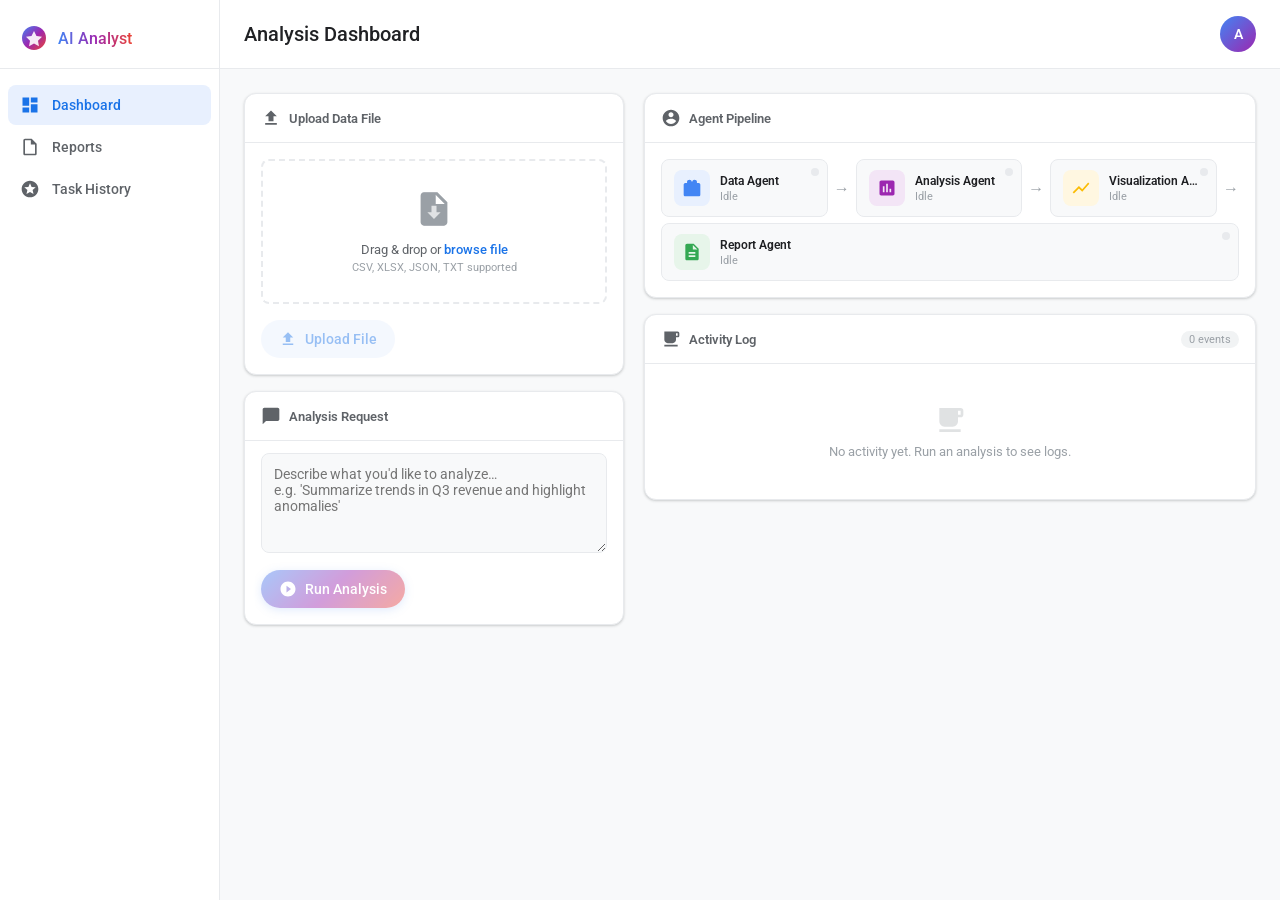
==== frontend/index.html @ e6e28c57 "first commit" ====
<!DOCTYPE html>
<html lang="en">
<head>
    <meta charset="UTF-8">
    <meta name="viewport" content="width=device-width, initial-scale=1.0">
    <title>AI Analyst Dashboard</title>
    <link rel="stylesheet" href="styles.css">
    <link href="https://fonts.googleapis.com/css2?family=Google+Sans:wght@400;500;600&family=Google+Sans+Display:wght@400;500&family=Roboto:wght@300;400;500&display=swap" rel="stylesheet">
</head>
<body>

<div class="app-shell">
    <!-- Sidebar -->
    <aside class="sidebar">
        <div class="sidebar-header">
            <div class="logo">
                <svg width="28" height="28" viewBox="0 0 28 28" fill="none">
                    <path d="M14 2C7.373 2 2 7.373 2 14s5.373 12 12 12 12-5.373 12-12S20.627 2 14 2z" fill="url(#grad1)"/>
                    <path d="M14 7l2.5 5 5.5.8-4 3.9.95 5.5L14 19.5 9.05 22.2 10 16.7 6 12.8l5.5-.8L14 7z" fill="white" opacity="0.9"/>
                    <defs>
                        <linearGradient id="grad1" x1="2" y1="2" x2="26" y2="26" gradientUnits="userSpaceOnUse">
                            <stop offset="0%" stop-color="#4285f4"/>
                            <stop offset="50%" stop-color="#9c27b0"/>
                            <stop offset="100%" stop-color="#ea4335"/>
                        </linearGradient>
                    </defs>
                </svg>
                <span class="logo-text">AI Analyst</span>
            </div>
        </div>

        <nav class="sidebar-nav" >
            <div class="nav-item active" onclick="showSection('dashboard')">
                <svg viewBox="0 0 24 24" width="20" height="20"><path fill="currentColor" d="M3 13h8V3H3v10zm0 8h8v-6H3v6zm10 0h8V11h-8v10zm0-18v6h8V3h-8z"/></svg>
                <span>Dashboard</span>
            </div>
            <div class="nav-item" onclick="showSection('reports')">
                <svg viewBox="0 0 24 24" width="20" height="20"><path fill="currentColor" d="M14 2H6c-1.1 0-2 .9-2 2v16c0 1.1.9 2 2 2h12c1.1 0 2-.9 2-2V8l-6-6zm4 18H6V4h7v5h5v11z"/></svg>
                <span>Reports</span>
            </div>
            <div class="nav-item" onclick="showSection('history')">
                <svg viewBox="0 0 24 24" width="20" height="20"><path fill="currentColor" d="M11.99 2C6.47 2 2 6.48 2 12s4.47 10 9.99 10C17.52 22 22 17.52 22 12S17.52 2 11.99 2zm4.24 16L12 15.45 7.77 18l1.12-4.81-3.73-3.23 4.92-.42L12 5l1.92 4.53 4.92.42-3.73 3.23L16.23 18z"/></svg>
                <span>Task History</span>
            </div>
        </nav>
    </aside>

    <!-- Main Content -->
    <main class="main-content">
        <!-- Top Bar -->
        <header class="topbar">
            <h1 class="page-title">Analysis Dashboard</h1>
            <div class="topbar-actions">
                <div class="avatar">A</div>
            </div>
        </header>

        <div id="dashboardSection">
        <!-- Content Grid -->
        <div class="content-grid">

            <!-- Left column: Upload + Task -->
            <div class="left-col">

                <!-- Upload Card -->
                <div class="card upload-card" id="uploadCard">
                    <div class="card-header">
                        <svg viewBox="0 0 24 24" width="20" height="20"><path fill="currentColor" d="M9 16h6v-6h4l-7-7-7 7h4zm-4 2h14v2H5z"/></svg>
                        <span>Upload Data File</span>
                    </div>
                    <div class="drop-zone" id="dropZone">
                        <input type="file" id="fileInput" accept=".csv,.xlsx,.json,.txt" hidden>
                        <div class="drop-icon">
                            <svg viewBox="0 0 24 24" width="40" height="40"><path fill="currentColor" d="M14 2H6c-1.1 0-2 .9-2 2v16c0 1.1.9 2 2 2h12c1.1 0 2-.9 2-2V8l-6-6zm-1 7V3.5L18.5 9H13z" opacity="0.3"/><path fill="currentColor" d="M14 2H6c-1.1 0-2 .9-2 2v16c0 1.1.9 2 2 2h12c1.1 0 2-.9 2-2V8l-6-6zm-1 7V3.5L18.5 9H13zM12 18l-4-4h2.5v-4h3v4H16l-4 4z"/></svg>
                        </div>
                        <p class="drop-text">Drag & drop or <span class="drop-link" onclick="document.getElementById('fileInput').click()">browse file</span></p>
                        <p class="drop-hint">CSV, XLSX, JSON, TXT supported</p>
                        <div class="file-selected" id="fileSelected" style="display:none">
                            <svg viewBox="0 0 24 24" width="16" height="16"><path fill="#34a853" d="M9 16.17L4.83 12l-1.42 1.41L9 19 21 7l-1.41-1.41z"/></svg>
                            <span id="fileName"></span>
                        </div>
                    </div>
                    <button type="button" class="btn btn-primary" id="uploadBtn" onclick="uploadFile()" disabled>
                        <svg viewBox="0 0 24 24" width="18" height="18"><path fill="currentColor" d="M9 16h6v-6h4l-7-7-7 7h4zm-4 2h14v2H5z"/></svg>
                        Upload File
                    </button>
                </div>

                <!-- Task Card -->
                <div class="card task-card">
                    <div class="card-header">
                        <svg viewBox="0 0 24 24" width="20" height="20"><path fill="currentColor" d="M20 2H4c-1.1 0-2 .9-2 2v18l4-4h14c1.1 0 2-.9 2-2V4c0-1.1-.9-2-2-2z"/></svg>
                        <span>Analysis Request</span>
                    </div>
                    <div class="textarea-wrapper">
                        <textarea id="taskInput" placeholder="Describe what you'd like to analyze…&#10;e.g. 'Summarize trends in Q3 revenue and highlight anomalies'" rows="4"></textarea>
                    </div>
                    <button type="button" class="btn btn-gemini" id="runBtn" onclick="createTask()" disabled>
                        <svg viewBox="0 0 24 24" width="18" height="18"><path fill="currentColor" d="M12 2C6.48 2 2 6.48 2 12s4.48 10 10 10 10-4.48 10-10S17.52 2 12 2zm-2 14.5v-9l6 4.5-6 4.5z"/></svg>
                        Run Analysis
                    </button>
                </div>
            </div>

            <!-- Right column: Agents + Logs + Result -->
            <div class="right-col">

                <!-- Agents Card -->
                <div class="card agents-card">
                    <div class="card-header">
                        <svg viewBox="0 0 24 24" width="20" height="20"><path fill="currentColor" d="M12 2C6.48 2 2 6.48 2 12s4.48 10 10 10 10-4.48 10-10S17.52 2 12 2zm0 3c1.66 0 3 1.34 3 3s-1.34 3-3 3-3-1.34-3-3 1.34-3 3-3zm0 14.2c-2.5 0-4.71-1.28-6-3.22.03-1.99 4-3.08 6-3.08 1.99 0 5.97 1.09 6 3.08-1.29 1.94-3.5 3.22-6 3.22z"/></svg>
                        <span>Agent Pipeline</span>
                    </div>
                    <div class="agents-pipeline">
                        <div class="agent-node" id="agent-Data">
                            <div class="agent-icon" style="--color: #4285f4">
                                <svg viewBox="0 0 24 24" width="20" height="20"><path fill="currentColor" d="M20 6h-2.18c.07-.44.18-.86.18-1.3C18 2.99 16.54 2 15 2c-.88 0-1.6.4-2.1 1.05L12 4.77l-.9-1.72C10.6 2.4 9.88 2 9 2 7.46 2 6 2.99 6 4.7c0 .44.11.86.18 1.3H4C2.9 6 2 6.9 2 8v12c0 1.1.9 2 2 2h16c1.1 0 2-.9 2-2V8c0-1.1-.9-2-2-2z"/></svg>
                            </div>
                            <div class="agent-info">
                                <span class="agent-name">Data Agent</span>
                                <span class="agent-status-text" id="status-Data">Idle</span>
                            </div>
                            <div class="agent-badge" id="badge-Data"></div>
                        </div>
                        <div class="pipeline-arrow">→</div>
                        <div class="agent-node" id="agent-Analysis">
                            <div class="agent-icon" style="--color: #9c27b0">
                                <svg viewBox="0 0 24 24" width="20" height="20"><path fill="currentColor" d="M19 3H5c-1.1 0-2 .9-2 2v14c0 1.1.9 2 2 2h14c1.1 0 2-.9 2-2V5c0-1.1-.9-2-2-2zM9 17H7v-7h2v7zm4 0h-2V7h2v10zm4 0h-2v-4h2v4z"/></svg>
                            </div>
                            <div class="agent-info">
                                <span class="agent-name">Analysis Agent</span>
                                <span class="agent-status-text" id="status-Analysis">Idle</span>
                            </div>
                            <div class="agent-badge" id="badge-Analysis"></div>
                        </div>
                        <div class="pipeline-arrow">→</div>
                        <div class="agent-node" id="agent-Visualization">
                            <div class="agent-icon" style="--color: #fbbc04">
                                <svg viewBox="0 0 24 24" width="20" height="20"><path fill="currentColor" d="M3.5 18.49l6-6.01 4 4L22 6.92l-1.41-1.41-7.09 7.97-4-4L2 16.99z"/></svg>
                            </div>
                            <div class="agent-info">
                                <span class="agent-name">Visualization Agent</span>
                                <span class="agent-status-text" id="status-Visualization">Idle</span>
                            </div>
                            <div class="agent-badge" id="badge-Visualization"></div>
                        </div>
                        <div class="pipeline-arrow">→</div>
                        <div class="agent-node" id="agent-Report">
                            <div class="agent-icon" style="--color: #34a853">
                                <svg viewBox="0 0 24 24" width="20" height="20"><path fill="currentColor" d="M14 2H6c-1.1 0-2 .9-2 2v16c0 1.1.9 2 2 2h12c1.1 0 2-.9 2-2V8l-6-6zm2 16H8v-2h8v2zm0-4H8v-2h8v2zm-3-5V3.5L18.5 9H13z"/></svg>
                            </div>
                            <div class="agent-info">
                                <span class="agent-name">Report Agent</span>
                                <span class="agent-status-text" id="status-Report">Idle</span>
                            </div>
                            <div class="agent-badge" id="badge-Report"></div>
                        </div>
                    </div>
                </div>

                <!-- Logs Card -->
                <div class="card logs-card">
                    <div class="card-header">
                        <svg viewBox="0 0 24 24" width="20" height="20"><path fill="currentColor" d="M20 3H4v10c0 2.21 1.79 4 4 4h6c2.21 0 4-1.79 4-4v-3h2c1.11 0 2-.89 2-2V5c0-1.11-.89-2-2-2zm0 5h-2V5h2v3zM4 19h16v2H4z"/></svg>
                        <span>Activity Log</span>
                        <span class="log-count" id="logCount">0 events</span>
                    </div>
                    <div class="logs-container" id="logs">
                        <div class="logs-empty">
                            <svg viewBox="0 0 24 24" width="32" height="32" opacity="0.3"><path fill="currentColor" d="M20 3H4v10c0 2.21 1.79 4 4 4h6c2.21 0 4-1.79 4-4v-3h2c1.11 0 2-.89 2-2V5c0-1.11-.89-2-2-2zm0 5h-2V5h2v3zM4 19h16v2H4z"/></svg>
                            <p>No activity yet. Run an analysis to see logs.</p>
                        </div>
                    </div>
                </div>

                <!-- Result Card -->
                <div class="card result-card" id="resultCard" style="display:none">
                    <div class="card-header">
                        <svg viewBox="0 0 24 24" width="20" height="20"><path fill="currentColor" d="M9 16.17L4.83 12l-1.42 1.41L9 19 21 7l-1.41-1.41z"/></svg>
                        <span>Analysis Result</span>
                    </div>
                    <div class="result-content" id="result"></div>
                </div>

            </div>
        </div>
        </div>
        <div id="reportsSection" style="display:none"></div>
        <div id="historySection" style="display:none"></div>
    </main>
</div>

<!-- Loading Overlay -->
<div id="loadingOverlay" class="loading-overlay">

    <div class="loading-box">

        <div class="loading-spinner"></div>

        <div class="loading-title" id="loadingTitle">
            Processing...
        </div>

        <div class="loading-subtitle">
            Please wait while the AI pipeline executes
        </div>

    </div>

</div>

<!-- Toast Container -->
<div id="toastContainer"></div>

<script src="toast.js"></script>
<script src="loading.js"></script>
<script src="app.js"></script>


</body>
</html>
---- frontend/styles.css ----
/* ── Reset & base ── */
*, *::before, *::after { box-sizing: border-box; margin: 0; padding: 0; }

:root {
    --bg: #f8f9fa;
    --surface: #ffffff;
    --surface-hover: #f1f3f4;
    --border: #e8eaed;
    --text-primary: #202124;
    --text-secondary: #5f6368;
    --text-tertiary: #9aa0a6;
    --blue: #1a73e8;
    --blue-light: #e8f0fe;
    --green: #34a853;
    --green-light: #e6f4ea;
    --yellow: #fbbc04;
    --yellow-light: #fef9e7;
    --red: #ea4335;
    --purple: #9c27b0;
    --sidebar-w: 220px;
    --radius: 12px;
    --radius-sm: 8px;
    --shadow: 0 1px 3px rgba(60,64,67,.15), 0 1px 2px rgba(60,64,67,.1);
    --shadow-md: 0 2px 6px rgba(60,64,67,.15), 0 1px 4px rgba(60,64,67,.1);
    --font: 'Google Sans', 'Roboto', sans-serif;
}

body {
    font-family: var(--font);
    background: var(--bg);
    color: var(--text-primary);
    min-height: 100vh;
    font-size: 14px;
}

/* ── App Shell ── */
.app-shell {
    display: flex;
    min-height: 100vh;
}

/* ── Sidebar ── */
.sidebar {
    width: var(--sidebar-w);
    background: var(--surface);
    border-right: 1px solid var(--border);
    display: flex;
    flex-direction: column;
    position: fixed;
    top: 0; left: 0; bottom: 0;
    z-index: 10;
}

.sidebar-header {
    padding: 16px 16px 8px;
    border-bottom: 1px solid var(--border);
}

.logo {
    display: flex;
    align-items: center;
    gap: 10px;
    padding: 8px 4px;
}

.logo-text {
    font-family: 'Google Sans Display', var(--font);
    font-size: 16px;
    font-weight: 500;
    background: linear-gradient(90deg, #4285f4, #9c27b0, #ea4335);
    -webkit-background-clip: text;
    -webkit-text-fill-color: transparent;
    background-clip: text;
}

.sidebar-nav {
    padding: 8px;
    display: flex;
    flex-direction: column;
    gap: 2px;
    margin-top: 8px;
}

.nav-item {
    display: flex;
    align-items: center;
    gap: 12px;
    padding: 10px 12px;
    border-radius: var(--radius-sm);
    cursor: pointer;
    color: var(--text-secondary);
    font-size: 14px;
    font-weight: 500;
    transition: background .15s, color .15s;
}

.nav-item:hover {
    background: var(--surface-hover);
    color: var(--text-primary);
}

.nav-item.active {
    background: var(--blue-light);
    color: var(--blue);
}

/* ── Main ── */
.main-content {
    margin-left: var(--sidebar-w);
    flex: 1;
    display: flex;
    flex-direction: column;
    min-height: 100vh;
}

/* ── Topbar ── */
.topbar {
    display: flex;
    align-items: center;
    justify-content: space-between;
    padding: 16px 24px;
    background: var(--surface);
    border-bottom: 1px solid var(--border);
    position: sticky;
    top: 0;
    z-index: 5;
}

.page-title {
    font-family: 'Google Sans Display', var(--font);
    font-size: 20px;
    font-weight: 500;
    color: var(--text-primary);
}

.avatar {
    width: 36px; height: 36px;
    border-radius: 50%;
    background: linear-gradient(135deg, #4285f4, #9c27b0);
    color: white;
    display: flex;
    align-items: center;
    justify-content: center;
    font-weight: 600;
    font-size: 14px;
    cursor: pointer;
}

/* ── Content Grid ── */
.content-grid {
    display: grid;
    grid-template-columns: 380px 1fr;
    gap: 20px;
    padding: 24px;
    align-items: start;
}

.left-col, .right-col {
    display: flex;
    flex-direction: column;
    gap: 16px;
}

/* ── Cards ── */
.card {
    background: var(--surface);
    border: 1px solid var(--border);
    border-radius: var(--radius);
    box-shadow: var(--shadow);
    padding: 0;
    overflow: hidden;
    animation: fadeUp .3s ease;
}

@keyframes fadeUp {
    from { opacity: 0; transform: translateY(8px); }
    to   { opacity: 1; transform: translateY(0); }
}

.card-header {
    display: flex;
    align-items: center;
    gap: 8px;
    padding: 14px 16px;
    border-bottom: 1px solid var(--border);
    font-size: 13px;
    font-weight: 600;
    color: var(--text-secondary);
}

.card-header svg { color: var(--text-secondary); flex-shrink: 0; }

/* ── Upload Card ── */
.drop-zone {
    margin: 16px;
    border: 2px dashed var(--border);
    border-radius: var(--radius-sm);
    padding: 28px 16px;
    text-align: center;
    cursor: pointer;
    transition: border-color .2s, background .2s;
}

.drop-zone:hover, .drop-zone.drag-over {
    border-color: var(--blue);
    background: var(--blue-light);
}

.drop-icon { color: var(--text-tertiary); margin-bottom: 10px; }
.drop-text { font-size: 13px; color: var(--text-secondary); margin-bottom: 4px; }
.drop-link { color: var(--blue); cursor: pointer; font-weight: 500; }
.drop-link:hover { text-decoration: underline; }
.drop-hint { font-size: 11px; color: var(--text-tertiary); }

.file-selected {
    display: flex;
    align-items: center;
    justify-content: center;
    gap: 6px;
    margin-top: 10px;
    font-size: 13px;
    color: var(--green);
    font-weight: 500;
}

/* ── Task Card ── */
.textarea-wrapper {
    padding: 12px 16px 0;
}

.textarea-wrapper textarea {
    width: 100%;
    resize: vertical;
    border: 1px solid var(--border);
    border-radius: var(--radius-sm);
    padding: 12px;
    font-family: var(--font);
    font-size: 14px;
    color: var(--text-primary);
    outline: none;
    transition: border-color .2s, box-shadow .2s;
    min-height: 100px;
    background: var(--bg);
}

.textarea-wrapper textarea:focus {
    border-color: var(--blue);
    box-shadow: 0 0 0 3px rgba(26,115,232,.12);
    background: white;
}

/* ── Buttons ── */
.btn {
    display: flex;
    align-items: center;
    gap: 8px;
    padding: 10px 18px;
    border: none;
    border-radius: 20px;
    font-family: var(--font);
    font-size: 14px;
    font-weight: 500;
    cursor: pointer;
    transition: all .2s;
    margin: 14px 16px 16px;
}

.btn:disabled {
    opacity: 0.45;
    cursor: not-allowed;
}

.btn-primary {
    background: var(--blue-light);
    color: var(--blue);
}
.btn-primary:not(:disabled):hover {
    background: #d2e3fc;
    box-shadow: var(--shadow);
}

.btn-gemini {
    background: linear-gradient(135deg, #4285f4 0%, #9c27b0 50%, #ea4335 100%);
    color: white;
    box-shadow: 0 2px 8px rgba(66,133,244,.35);
}
.btn-gemini:not(:disabled):hover {
    transform: translateY(-1px);
    box-shadow: 0 4px 14px rgba(66,133,244,.45);
}
.btn-gemini:not(:disabled):active { transform: translateY(0); }

.btn-download {
    display:inline-block;
    padding:8px 14px;
    background:#34a853;
    color:white;
    border-radius:6px;
    text-decoration:none;
    margin-right:10px;
}

.btn-download.ppt {
    background:#1a73e8;
}

/* ── Agents Pipeline ── */
.agents-pipeline {
    display: flex;
    align-items: center;
    gap: 6px;
    padding: 16px;
    flex-wrap: wrap;
}

.pipeline-arrow {
    color: var(--text-tertiary);
    font-size: 16px;
    flex-shrink: 0;
}

.agent-node {
    display: flex;
    align-items: center;
    gap: 10px;
    flex: 1;
    min-width: 130px;
    padding: 10px 12px;
    border: 1px solid var(--border);
    border-radius: var(--radius-sm);
    background: var(--bg);
    position: relative;
    transition: all .25s;
}

.agent-icon {
    width: 36px; height: 36px;
    border-radius: 8px;
    background: color-mix(in srgb, var(--color) 12%, white);
    color: var(--color);
    display: flex;
    align-items: center;
    justify-content: center;
    flex-shrink: 0;
}

.agent-info { display: flex; flex-direction: column; gap: 2px; min-width: 0; }
.agent-name { font-size: 12px; font-weight: 600; color: var(--text-primary); white-space: nowrap; overflow: hidden; text-overflow: ellipsis; }
.agent-status-text { font-size: 11px; color: var(--text-tertiary); }

.agent-badge {
    width: 8px; height: 8px;
    border-radius: 50%;
    background: var(--border);
    position: absolute;
    top: 8px; right: 8px;
    transition: all .25s;
}

/* Agent states */
.agent-node.running {
    border-color: #4285f4;
    background: var(--blue-light);
    overflow: hidden;
}
.agent-node.running::before {
    content: "";

    position: absolute;

    top: 0;
    left: -100%;

    width: 100%;
    height: 100%;

    background: linear-gradient(
        90deg,
        transparent,
        rgba(255,255,255,.45),
        transparent
    );

    animation: thinkingGlow 1.6s linear infinite;
}
.agent-node.running .agent-badge {
    background: #4285f4;
    box-shadow: 0 0 0 3px rgba(66,133,244,.25);
    animation: pulseBadge 1.2s ease-in-out infinite;
}
.agent-node.running .agent-status-text { color: var(--blue); }

.agent-node.completed {
    border-color: #34a853;
    background: var(--green-light);
}
.agent-node.completed .agent-badge { background: var(--green); }
.agent-node.completed .agent-status-text { color: var(--green); }

.agent-node.error {
    border-color: var(--red);
    background: #fce8e6;
}
.agent-node.error .agent-badge { background: var(--red); }

@keyframes pulseBadge {
    0%, 100% { transform: scale(1); opacity: 1; }
    50% { transform: scale(1.4); opacity: .7; }
}
@keyframes thinkingGlow {

    from {
        left: -100%;
    }

    to {
        left: 100%;
    }
}

/* ── Logs ── */
.log-count {
    margin-left: auto;
    font-size: 11px;
    font-weight: 400;
    color: var(--text-tertiary);
    background: var(--surface-hover);
    padding: 2px 8px;
    border-radius: 10px;
}

.logs-container {
    padding: 8px;
    max-height: 260px;
    overflow-y: auto;
    display: flex;
    flex-direction: column;
    gap: 2px;
}

.logs-empty {
    display: flex;
    flex-direction: column;
    align-items: center;
    gap: 8px;
    padding: 32px 16px;
    color: var(--text-tertiary);
    font-size: 13px;
    text-align: center;
}

.log-entry {
    display: flex;
    align-items: flex-start;
    gap: 8px;
    padding: 7px 10px;
    border-radius: 6px;
    font-size: 12.5px;
    color: var(--text-secondary);
    animation: slideIn .2s ease;
    transition: background .15s;
}

.log-entry:hover { background: var(--surface-hover); }

@keyframes slideIn {
    from { opacity: 0; transform: translateX(-6px); }
    to   { opacity: 1; transform: translateX(0); }
}

.log-dot {
    width: 7px; height: 7px;
    border-radius: 50%;
    flex-shrink: 0;
    margin-top: 4px;
}

.log-agent-tag {
    font-weight: 600;
    font-size: 11px;
    padding: 1px 6px;
    border-radius: 4px;
    white-space: nowrap;
    flex-shrink: 0;
}

.log-msg { flex: 1; line-height: 1.4; }

.log-time {
    font-size: 10.5px;
    color: var(--text-tertiary);
    flex-shrink: 0;
    white-space: nowrap;
}

/* Agent tag colors */
.tag-Data { background: #e8f0fe; color: #1a73e8; }
.tag-Analysis { background: #f3e5f5; color: #7b1fa2; }
.tag-Visualization { background: #fff8e1; color: #f57f17; }
.tag-Report { background: #e6f4ea; color: #1e8e3e; }

/* ── Result Card ── */
.result-content {
    padding: 16px;
    font-size: 14px;
    line-height: 1.7;
    color: var(--text-primary);
    white-space: pre-wrap;
    max-height: 400px;
    overflow-y: auto;
}

/* ── Reports ── */

.section-header {
    padding: 24px 24px 12px;
}

.section-header h2 {
    font-size: 22px;
    font-weight: 600;
}

.report-card {
    background: white;
    border: 1px solid var(--border);
    border-radius: 12px;
    padding: 18px;
    margin: 16px 24px;
    display: flex;
    justify-content: space-between;
    align-items: center;
    box-shadow: var(--shadow);
}

.report-title {
    font-size: 15px;
    font-weight: 600;
    margin-bottom: 4px;
}

.report-status {
    font-size: 13px;
    color: var(--green);
}

.report-actions {
    display: flex;
    gap: 10px;
}

.empty-state {
    padding: 40px;
    text-align: center;
    color: var(--text-tertiary);
}

/* ── Task History ── */

.history-card {
    background: white;
    border: 1px solid var(--border);
    border-radius: 14px;

    padding: 18px;

    margin: 18px 24px;

    box-shadow: var(--shadow);

    transition:
        transform .18s ease,
        box-shadow .18s ease;
}

.history-card:hover {
    transform: translateY(-2px);

    box-shadow: var(--shadow-md);
}

.history-top {
    display: flex;

    justify-content: space-between;

    align-items: flex-start;

    gap: 20px;

    margin-bottom: 16px;
}

.history-title {
    font-size: 16px;

    font-weight: 600;

    margin-bottom: 6px;

    color: var(--text-primary);
}

.history-input {
    font-size: 13px;

    line-height: 1.5;

    color: var(--text-secondary);

    max-width: 700px;

    word-break: break-word;
}

.history-status {
    padding: 6px 12px;

    border-radius: 20px;

    font-size: 12px;

    font-weight: 600;

    text-transform: capitalize;

    flex-shrink: 0;
}

.status-completed {
    background: #e6f4ea;

    color: #1e8e3e;
}

.status-running {
    background: #e8f0fe;

    color: #1a73e8;
}

.status-error {
    background: #fce8e6;

    color: #d93025;
}

.status-pending {
    background: #f1f3f4;

    color: #5f6368;
}

.history-actions {
    display: flex;

    gap: 10px;

    flex-wrap: wrap;
}

.history-btn {
    border: none;

    background: #f1f3f4;

    color: var(--text-primary);

    padding: 8px 14px;

    border-radius: 10px;

    font-size: 13px;

    font-weight: 500;

    cursor: pointer;

    text-decoration: none;

    transition: all .18s ease;
}

.history-btn:hover {
    background: #e0e3e7;
}

.history-btn.download {
    background: #e6f4ea;

    color: #1e8e3e;
}

.history-btn.download:hover {
    background: #ceead6;
}

.history-btn.ppt {
    background: #e8f0fe;

    color: #1a73e8;
}

.history-btn.ppt:hover {
    background: #d2e3fc;
}

/* ── Live Streaming Logs ── */

.live-log {
    opacity: 0;
    transform: translateY(6px);
    animation: liveLogAppear .35s ease forwards;
}

@keyframes liveLogAppear {

    to {
        opacity: 1;
        transform: translateY(0);
    }
}

.typing-text::after {
    content: "|";
    animation: blinkCursor 1s infinite;
    margin-left: 1px;
    color: var(--text-tertiary);
}

@keyframes blinkCursor {

    0%, 50% {
        opacity: 1;
    }

    51%, 100% {
        opacity: 0;
    }
}

/* ── Toast Notifications ── */

#toastContainer {
    position: fixed;

    top: 20px;
    right: 20px;

    z-index: 9999;

    display: flex;
    flex-direction: column;

    gap: 12px;
}

.toast {
    min-width: 280px;

    max-width: 420px;

    display: flex;
    align-items: center;

    gap: 12px;

    padding: 14px 16px;

    border-radius: 14px;

    background: white;

    border: 1px solid var(--border);

    box-shadow: 0 10px 24px rgba(0,0,0,.08);

    transform: translateX(120%);
    opacity: 0;

    transition:
        transform .3s ease,
        opacity .3s ease;
}

.toast-show {
    transform: translateX(0);
    opacity: 1;
}

.toast-icon {
    width: 28px;
    height: 28px;

    border-radius: 50%;

    display: flex;
    align-items: center;
    justify-content: center;

    font-size: 14px;
    font-weight: 700;

    flex-shrink: 0;
}

.toast-message {
    font-size: 13px;
    line-height: 1.4;

    color: var(--text-primary);
}

/* Success */

.toast-success {
    border-left: 5px solid #34a853;
}

.toast-success .toast-icon {
    background: #e6f4ea;
    color: #1e8e3e;
}

/* Error */

.toast-error {
    border-left: 5px solid #ea4335;
}

.toast-error .toast-icon {
    background: #fce8e6;
    color: #d93025;
}

/* Info */

.toast-info {
    border-left: 5px solid #1a73e8;
}

.toast-info .toast-icon {
    background: #e8f0fe;
    color: #1a73e8;
}

/* Warning */

.toast-warning {
    border-left: 5px solid #fbbc04;
}

.toast-warning .toast-icon {
    background: #fff8e1;
    color: #f57f17;
}


/* ── Loading Overlay ── */

.loading-overlay {

    position: fixed;

    inset: 0;

    background: rgba(255,255,255,.72);

    backdrop-filter: blur(8px);

    z-index: 9998;

    display: flex;

    align-items: center;
    justify-content: center;

    opacity: 0;
    visibility: hidden;

    transition:
        opacity .25s ease,
        visibility .25s ease;
}

.loading-visible {

    opacity: 1;
    visibility: visible;
}

.loading-box {

    width: 340px;

    background: white;

    border: 1px solid var(--border);

    border-radius: 22px;

    padding: 34px 30px;

    box-shadow:
        0 20px 60px rgba(0,0,0,.12);

    display: flex;

    flex-direction: column;

    align-items: center;

    text-align: center;
}

.loading-spinner {

    width: 54px;
    height: 54px;

    border-radius: 50%;

    border: 4px solid #e8eaed;

    border-top: 4px solid #1a73e8;

    animation: loadingSpin 1s linear infinite;

    margin-bottom: 22px;
}

@keyframes loadingSpin {

    to {
        transform: rotate(360deg);
    }
}

.loading-title {

    font-size: 18px;

    font-weight: 600;

    margin-bottom: 10px;

    color: var(--text-primary);
}

.loading-subtitle {

    font-size: 13px;

    line-height: 1.5;

    color: var(--text-secondary);
}

/* ── Scrollbar ── */
::-webkit-scrollbar { width: 6px; }
::-webkit-scrollbar-track { background: transparent; }
::-webkit-scrollbar-thumb { background: var(--border); border-radius: 3px; }
::-webkit-scrollbar-thumb:hover { background: var(--text-tertiary); }

/* ── Responsive ── */
@media (max-width: 900px) {
    .content-grid { grid-template-columns: 1fr; }
    .sidebar { display: none; }
    .main-content { margin-left: 0; }
    .agents-pipeline { gap: 4px; }
    .pipeline-arrow { display: none; }
}
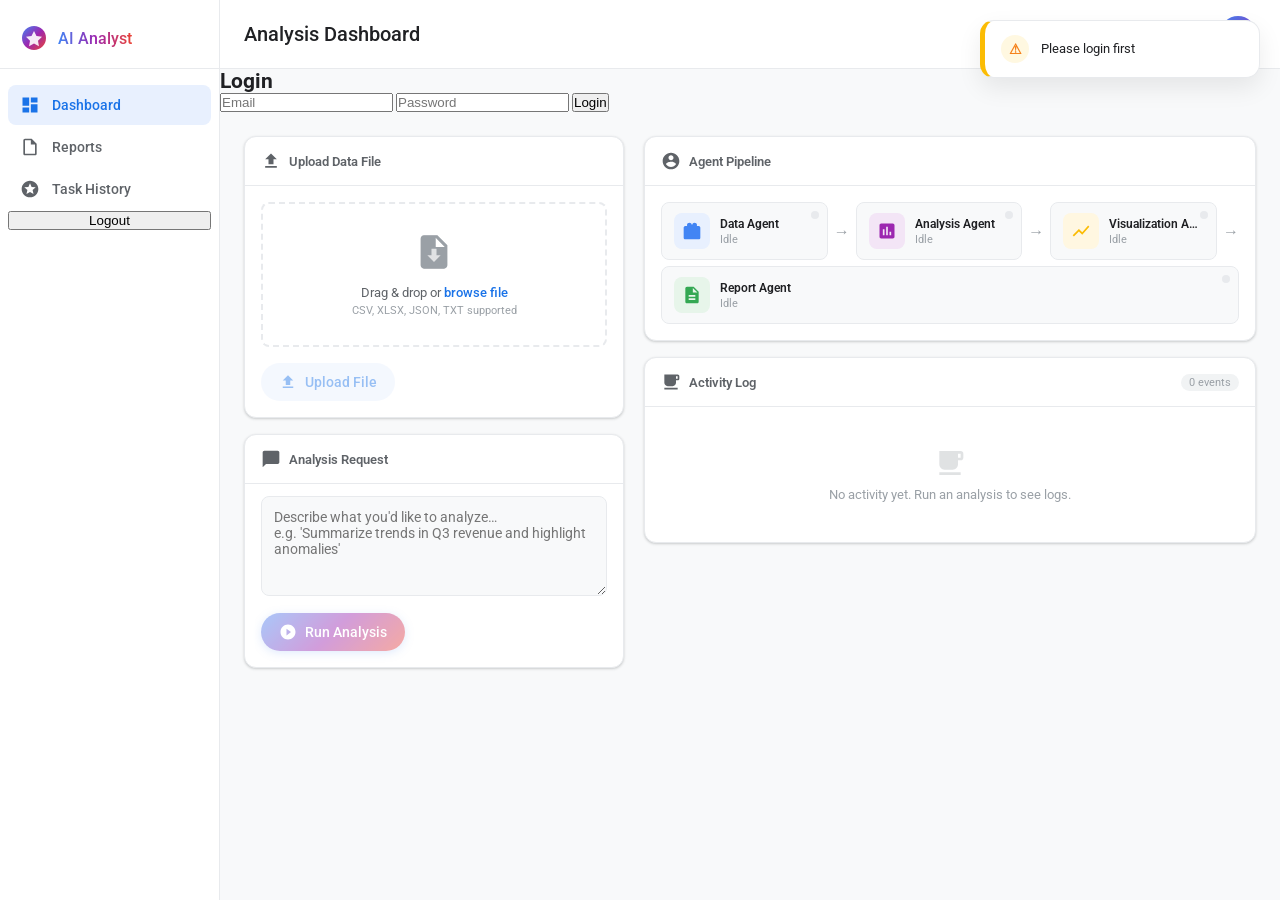
==== commit 22c32305: "auth" ====
--- a/frontend/index.html
+++ b/frontend/index.html
@@ -42,6 +42,9 @@
                 <svg viewBox="0 0 24 24" width="20" height="20"><path fill="currentColor" d="M11.99 2C6.47 2 2 6.48 2 12s4.47 10 9.99 10C17.52 22 22 17.52 22 12S17.52 2 11.99 2zm4.24 16L12 15.45 7.77 18l1.12-4.81-3.73-3.23 4.92-.42L12 5l1.92 4.53 4.92.42-3.73 3.23L16.23 18z"/></svg>
                 <span>Task History</span>
             </div>
+            <button onclick="logout()">
+                Logout
+            </button>
         </nav>
     </aside>
 
@@ -54,7 +57,26 @@
                 <div class="avatar">A</div>
             </div>
         </header>
-
+        <div id="authSection">
+        
+            <h2>Login</h2>
+        
+            <input
+                id="email"
+                placeholder="Email"
+            />
+        
+            <input
+                id="password"
+                type="password"
+                placeholder="Password"
+            />
+        
+            <button onclick="login()">
+                Login
+            </button>
+        
+        </div>
         <div id="dashboardSection">
         <!-- Content Grid -->
         <div class="content-grid">
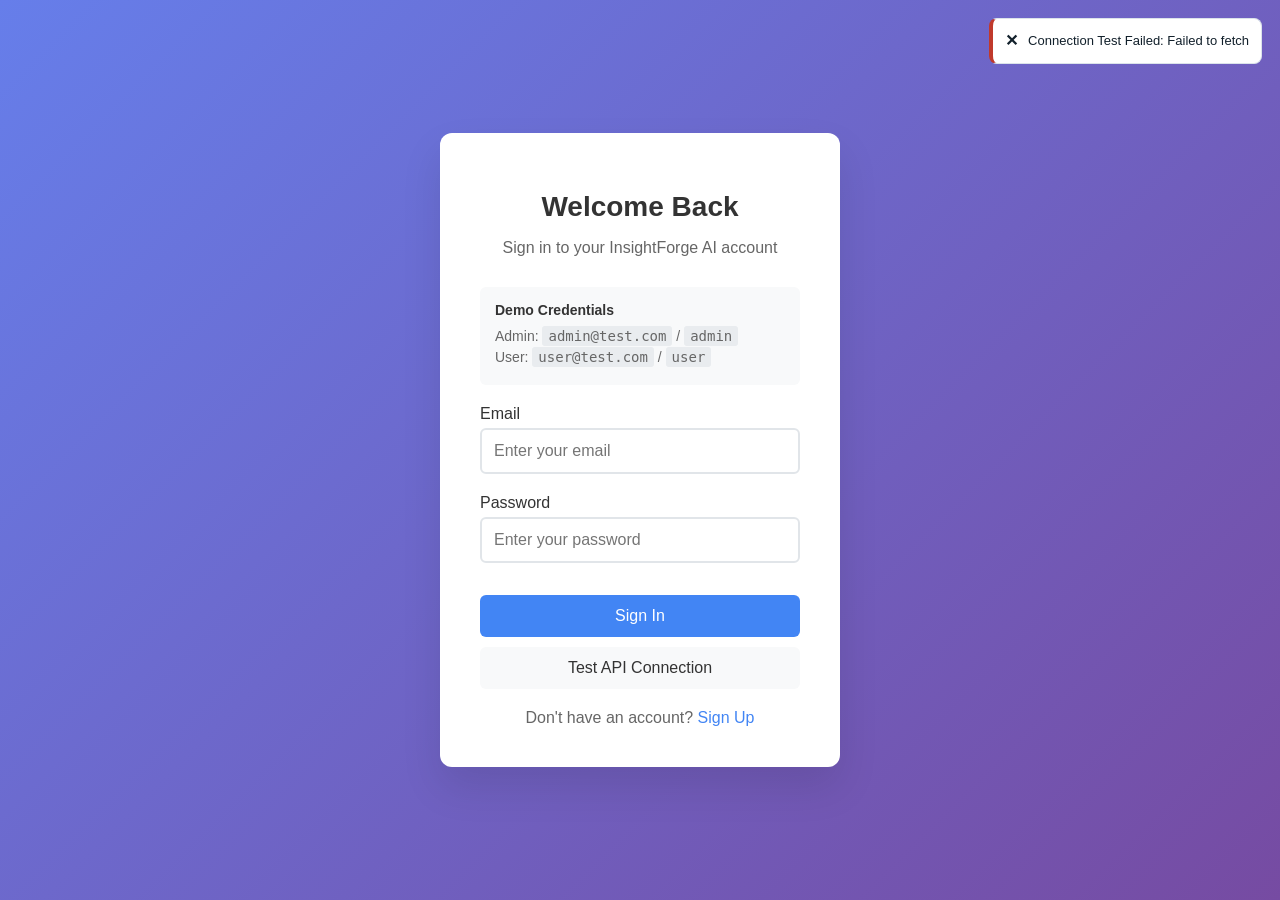
==== commit 8c4d2477: "Implimented pipline to backend" ====
--- a/frontend/index.html
+++ b/frontend/index.html
@@ -3,241 +3,184 @@
 <head>
     <meta charset="UTF-8">
     <meta name="viewport" content="width=device-width, initial-scale=1.0">
-    <title>AI Analyst Dashboard</title>
+    <title>InsightForge AI</title>
     <link rel="stylesheet" href="styles.css">
-    <link href="https://fonts.googleapis.com/css2?family=Google+Sans:wght@400;500;600&family=Google+Sans+Display:wght@400;500&family=Roboto:wght@300;400;500&display=swap" rel="stylesheet">
+    <link href="https://fonts.googleapis.com/css2?family=Manrope:wght@400;500;600;700;800&display=swap" rel="stylesheet">
 </head>
 <body>
-
 <div class="app-shell">
-    <!-- Sidebar -->
-    <aside class="sidebar">
-        <div class="sidebar-header">
-            <div class="logo">
-                <svg width="28" height="28" viewBox="0 0 28 28" fill="none">
-                    <path d="M14 2C7.373 2 2 7.373 2 14s5.373 12 12 12 12-5.373 12-12S20.627 2 14 2z" fill="url(#grad1)"/>
-                    <path d="M14 7l2.5 5 5.5.8-4 3.9.95 5.5L14 19.5 9.05 22.2 10 16.7 6 12.8l5.5-.8L14 7z" fill="white" opacity="0.9"/>
-                    <defs>
-                        <linearGradient id="grad1" x1="2" y1="2" x2="26" y2="26" gradientUnits="userSpaceOnUse">
-                            <stop offset="0%" stop-color="#4285f4"/>
-                            <stop offset="50%" stop-color="#9c27b0"/>
-                            <stop offset="100%" stop-color="#ea4335"/>
-                        </linearGradient>
-                    </defs>
-                </svg>
-                <span class="logo-text">AI Analyst</span>
+    <aside class="sidebar" id="sidebar">
+        <div class="brand">
+            <span class="brand-mark"></span>
+            <div>
+                <p class="brand-name">InsightForge AI</p>
+                <p class="brand-sub">Data Analysis Workspace</p>
             </div>
         </div>
 
-        <nav class="sidebar-nav" >
-            <div class="nav-item active" onclick="showSection('dashboard')">
-                <svg viewBox="0 0 24 24" width="20" height="20"><path fill="currentColor" d="M3 13h8V3H3v10zm0 8h8v-6H3v6zm10 0h8V11h-8v10zm0-18v6h8V3h-8z"/></svg>
+        <nav class="sidebar-nav">
+            <button class="nav-item active" onclick="showSection('dashboard', this)">
                 <span>Dashboard</span>
-            </div>
-            <div class="nav-item" onclick="showSection('reports')">
-                <svg viewBox="0 0 24 24" width="20" height="20"><path fill="currentColor" d="M14 2H6c-1.1 0-2 .9-2 2v16c0 1.1.9 2 2 2h12c1.1 0 2-.9 2-2V8l-6-6zm4 18H6V4h7v5h5v11z"/></svg>
+            </button>
+            <button class="nav-item" onclick="showSection('analysis', this)">
+                <span>Analysis</span>
+            </button>
+            <button class="nav-item" onclick="showSection('reports', this)">
                 <span>Reports</span>
-            </div>
-            <div class="nav-item" onclick="showSection('history')">
-                <svg viewBox="0 0 24 24" width="20" height="20"><path fill="currentColor" d="M11.99 2C6.47 2 2 6.48 2 12s4.47 10 9.99 10C17.52 22 22 17.52 22 12S17.52 2 11.99 2zm4.24 16L12 15.45 7.77 18l1.12-4.81-3.73-3.23 4.92-.42L12 5l1.92 4.53 4.92.42-3.73 3.23L16.23 18z"/></svg>
+            </button>
+            <button class="nav-item" onclick="showSection('history', this)">
                 <span>Task History</span>
-            </div>
-            <button onclick="logout()">
-                Logout
             </button>
         </nav>
+
+        <div class="sidebar-footer">
+            <button class="ghost-btn" onclick="logout()">Logout</button>
+        </div>
     </aside>
 
-    <!-- Main Content -->
     <main class="main-content">
-        <!-- Top Bar -->
         <header class="topbar">
-            <h1 class="page-title">Analysis Dashboard</h1>
+            <div>
+                <h1 class="page-title">InsightForge AI</h1>
+                <p class="page-subtitle">AI multi-agent analytics and reporting platform</p>
+            </div>
             <div class="topbar-actions">
-                <div class="avatar">A</div>
+                <button id="themeToggle" class="icon-btn" title="Toggle color mode" onclick="toggleTheme()">
+                    <span id="themeToggleText">Dark</span>
+                </button>
             </div>
         </header>
-        <div id="authSection">
-        
-            <h2>Login</h2>
-        
-            <input
-                id="email"
-                placeholder="Email"
-            />
-        
-            <input
-                id="password"
-                type="password"
-                placeholder="Password"
-            />
-        
-            <button onclick="login()">
-                Login
-            </button>
-        
-        </div>
-        <div id="dashboardSection">
-        <!-- Content Grid -->
-        <div class="content-grid">
 
-            <!-- Left column: Upload + Task -->
-            <div class="left-col">
+        <section id="authCheck" class="auth-check hidden">
+            <p>Checking your session...</p>
+        </section>
 
-                <!-- Upload Card -->
-                <div class="card upload-card" id="uploadCard">
-                    <div class="card-header">
-                        <svg viewBox="0 0 24 24" width="20" height="20"><path fill="currentColor" d="M9 16h6v-6h4l-7-7-7 7h4zm-4 2h14v2H5z"/></svg>
-                        <span>Upload Data File</span>
-                    </div>
-                    <div class="drop-zone" id="dropZone">
-                        <input type="file" id="fileInput" accept=".csv,.xlsx,.json,.txt" hidden>
-                        <div class="drop-icon">
-                            <svg viewBox="0 0 24 24" width="40" height="40"><path fill="currentColor" d="M14 2H6c-1.1 0-2 .9-2 2v16c0 1.1.9 2 2 2h12c1.1 0 2-.9 2-2V8l-6-6zm-1 7V3.5L18.5 9H13z" opacity="0.3"/><path fill="currentColor" d="M14 2H6c-1.1 0-2 .9-2 2v16c0 1.1.9 2 2 2h12c1.1 0 2-.9 2-2V8l-6-6zm-1 7V3.5L18.5 9H13zM12 18l-4-4h2.5v-4h3v4H16l-4 4z"/></svg>
+        <section id="dashboardSection" class="section-shell">
+            <div class="content-grid">
+                <div class="left-col">
+                    <div class="card">
+                        <div class="card-header">
+                            <h2>Upload Dataset</h2>
                         </div>
-                        <p class="drop-text">Drag & drop or <span class="drop-link" onclick="document.getElementById('fileInput').click()">browse file</span></p>
-                        <p class="drop-hint">CSV, XLSX, JSON, TXT supported</p>
-                        <div class="file-selected" id="fileSelected" style="display:none">
-                            <svg viewBox="0 0 24 24" width="16" height="16"><path fill="#34a853" d="M9 16.17L4.83 12l-1.42 1.41L9 19 21 7l-1.41-1.41z"/></svg>
-                            <span id="fileName"></span>
+                        <div class="card-body">
+                            <label class="drop-zone" id="dropZone">
+                                <input type="file" id="fileInput" accept=".csv,.xlsx,.json" hidden>
+                                <p>Drop file here or click to select</p>
+                                <small>CSV, XLSX, JSON</small>
+                                <div class="file-selected hidden" id="fileSelected">
+                                    <span id="fileName"></span>
+                                </div>
+                            </label>
+                            <button class="btn btn-primary" id="uploadBtn" onclick="uploadFile()" disabled>Upload File</button>
                         </div>
                     </div>
-                    <button type="button" class="btn btn-primary" id="uploadBtn" onclick="uploadFile()" disabled>
-                        <svg viewBox="0 0 24 24" width="18" height="18"><path fill="currentColor" d="M9 16h6v-6h4l-7-7-7 7h4zm-4 2h14v2H5z"/></svg>
-                        Upload File
-                    </button>
-                </div>
 
-                <!-- Task Card -->
-                <div class="card task-card">
-                    <div class="card-header">
-                        <svg viewBox="0 0 24 24" width="20" height="20"><path fill="currentColor" d="M20 2H4c-1.1 0-2 .9-2 2v18l4-4h14c1.1 0 2-.9 2-2V4c0-1.1-.9-2-2-2z"/></svg>
-                        <span>Analysis Request</span>
-                    </div>
-                    <div class="textarea-wrapper">
-                        <textarea id="taskInput" placeholder="Describe what you'd like to analyze…&#10;e.g. 'Summarize trends in Q3 revenue and highlight anomalies'" rows="4"></textarea>
-                    </div>
-                    <button type="button" class="btn btn-gemini" id="runBtn" onclick="createTask()" disabled>
-                        <svg viewBox="0 0 24 24" width="18" height="18"><path fill="currentColor" d="M12 2C6.48 2 2 6.48 2 12s4.48 10 10 10 10-4.48 10-10S17.52 2 12 2zm-2 14.5v-9l6 4.5-6 4.5z"/></svg>
-                        Run Analysis
-                    </button>
-                </div>
-            </div>
-
-            <!-- Right column: Agents + Logs + Result -->
-            <div class="right-col">
-
-                <!-- Agents Card -->
-                <div class="card agents-card">
-                    <div class="card-header">
-                        <svg viewBox="0 0 24 24" width="20" height="20"><path fill="currentColor" d="M12 2C6.48 2 2 6.48 2 12s4.48 10 10 10 10-4.48 10-10S17.52 2 12 2zm0 3c1.66 0 3 1.34 3 3s-1.34 3-3 3-3-1.34-3-3 1.34-3 3-3zm0 14.2c-2.5 0-4.71-1.28-6-3.22.03-1.99 4-3.08 6-3.08 1.99 0 5.97 1.09 6 3.08-1.29 1.94-3.5 3.22-6 3.22z"/></svg>
-                        <span>Agent Pipeline</span>
-                    </div>
-                    <div class="agents-pipeline">
-                        <div class="agent-node" id="agent-Data">
-                            <div class="agent-icon" style="--color: #4285f4">
-                                <svg viewBox="0 0 24 24" width="20" height="20"><path fill="currentColor" d="M20 6h-2.18c.07-.44.18-.86.18-1.3C18 2.99 16.54 2 15 2c-.88 0-1.6.4-2.1 1.05L12 4.77l-.9-1.72C10.6 2.4 9.88 2 9 2 7.46 2 6 2.99 6 4.7c0 .44.11.86.18 1.3H4C2.9 6 2 6.9 2 8v12c0 1.1.9 2 2 2h16c1.1 0 2-.9 2-2V8c0-1.1-.9-2-2-2z"/></svg>
-                            </div>
-                            <div class="agent-info">
-                                <span class="agent-name">Data Agent</span>
-                                <span class="agent-status-text" id="status-Data">Idle</span>
-                            </div>
-                            <div class="agent-badge" id="badge-Data"></div>
+                    <div class="card">
+                        <div class="card-header">
+                            <h2>Analysis Request</h2>
                         </div>
-                        <div class="pipeline-arrow">→</div>
-                        <div class="agent-node" id="agent-Analysis">
-                            <div class="agent-icon" style="--color: #9c27b0">
-                                <svg viewBox="0 0 24 24" width="20" height="20"><path fill="currentColor" d="M19 3H5c-1.1 0-2 .9-2 2v14c0 1.1.9 2 2 2h14c1.1 0 2-.9 2-2V5c0-1.1-.9-2-2-2zM9 17H7v-7h2v7zm4 0h-2V7h2v10zm4 0h-2v-4h2v4z"/></svg>
-                            </div>
-                            <div class="agent-info">
-                                <span class="agent-name">Analysis Agent</span>
-                                <span class="agent-status-text" id="status-Analysis">Idle</span>
-                            </div>
-                            <div class="agent-badge" id="badge-Analysis"></div>
-                        </div>
-                        <div class="pipeline-arrow">→</div>
-                        <div class="agent-node" id="agent-Visualization">
-                            <div class="agent-icon" style="--color: #fbbc04">
-                                <svg viewBox="0 0 24 24" width="20" height="20"><path fill="currentColor" d="M3.5 18.49l6-6.01 4 4L22 6.92l-1.41-1.41-7.09 7.97-4-4L2 16.99z"/></svg>
-                            </div>
-                            <div class="agent-info">
-                                <span class="agent-name">Visualization Agent</span>
-                                <span class="agent-status-text" id="status-Visualization">Idle</span>
-                            </div>
-                            <div class="agent-badge" id="badge-Visualization"></div>
-                        </div>
-                        <div class="pipeline-arrow">→</div>
-                        <div class="agent-node" id="agent-Report">
-                            <div class="agent-icon" style="--color: #34a853">
-                                <svg viewBox="0 0 24 24" width="20" height="20"><path fill="currentColor" d="M14 2H6c-1.1 0-2 .9-2 2v16c0 1.1.9 2 2 2h12c1.1 0 2-.9 2-2V8l-6-6zm2 16H8v-2h8v2zm0-4H8v-2h8v2zm-3-5V3.5L18.5 9H13z"/></svg>
-                            </div>
-                            <div class="agent-info">
-                                <span class="agent-name">Report Agent</span>
-                                <span class="agent-status-text" id="status-Report">Idle</span>
-                            </div>
-                            <div class="agent-badge" id="badge-Report"></div>
+                        <div class="card-body">
+                            <textarea
+                                id="taskInput"
+                                rows="5"
+                                placeholder="Example: Compare revenue performance by region, highlight anomalies, and summarize operational risk areas."
+                            ></textarea>
+                            <button class="btn btn-accent" id="runBtn" onclick="createTask()" disabled>Run Analysis</button>
                         </div>
                     </div>
                 </div>
 
-                <!-- Logs Card -->
-                <div class="card logs-card">
-                    <div class="card-header">
-                        <svg viewBox="0 0 24 24" width="20" height="20"><path fill="currentColor" d="M20 3H4v10c0 2.21 1.79 4 4 4h6c2.21 0 4-1.79 4-4v-3h2c1.11 0 2-.89 2-2V5c0-1.11-.89-2-2-2zm0 5h-2V5h2v3zM4 19h16v2H4z"/></svg>
-                        <span>Activity Log</span>
-                        <span class="log-count" id="logCount">0 events</span>
-                    </div>
-                    <div class="logs-container" id="logs">
-                        <div class="logs-empty">
-                            <svg viewBox="0 0 24 24" width="32" height="32" opacity="0.3"><path fill="currentColor" d="M20 3H4v10c0 2.21 1.79 4 4 4h6c2.21 0 4-1.79 4-4v-3h2c1.11 0 2-.89 2-2V5c0-1.11-.89-2-2-2zm0 5h-2V5h2v3zM4 19h16v2H4z"/></svg>
-                            <p>No activity yet. Run an analysis to see logs.</p>
+                <div class="right-col">
+                    <div class="card">
+                        <div class="card-header split">
+                            <h2>Agent Pipeline</h2>
+                            <span class="pill" id="pipelineState">Idle</span>
+                        </div>
+                        <div class="card-body">
+                            <div class="pipeline-grid">
+                                <div class="agent-node" id="agent-Data">
+                                    <p class="agent-name">Data Agent</p>
+                                    <p class="agent-status" id="status-Data">Idle</p>
+                                </div>
+                                <div class="agent-node" id="agent-Analysis">
+                                    <p class="agent-name">Analysis Agent</p>
+                                    <p class="agent-status" id="status-Analysis">Idle</p>
+                                </div>
+                                <div class="agent-node" id="agent-Visualization">
+                                    <p class="agent-name">Visualization Agent</p>
+                                    <p class="agent-status" id="status-Visualization">Idle</p>
+                                </div>
+                                <div class="agent-node" id="agent-Report">
+                                    <p class="agent-name">Report Agent</p>
+                                    <p class="agent-status" id="status-Report">Idle</p>
+                                </div>
+                            </div>
                         </div>
                     </div>
+
+                    <div class="card">
+                        <div class="card-header split">
+                            <h2>Live Activity Log</h2>
+                            <span class="pill" id="logCount">0 events</span>
+                        </div>
+                        <div class="card-body">
+                            <div class="logs-container" id="logs">
+                                <div class="logs-empty">No activity yet. Run an analysis to stream logs.</div>
+                            </div>
+                        </div>
+                    </div>
+
+                    <div class="card hidden" id="resultCard">
+                        <div class="card-header">
+                            <h2>Exports</h2>
+                        </div>
+                        <div class="card-body" id="result"></div>
+                    </div>
                 </div>
+            </div>
+        </section>
 
-                <!-- Result Card -->
-                <div class="card result-card" id="resultCard" style="display:none">
-                    <div class="card-header">
-                        <svg viewBox="0 0 24 24" width="20" height="20"><path fill="currentColor" d="M9 16.17L4.83 12l-1.42 1.41L9 19 21 7l-1.41-1.41z"/></svg>
-                        <span>Analysis Result</span>
-                    </div>
-                    <div class="result-content" id="result"></div>
-                </div>
-
-            </div>
-        </div>
-        </div>
-        <div id="reportsSection" style="display:none"></div>
-        <div id="historySection" style="display:none"></div>
+        <section id="analysisSection" class="section-shell hidden"></section>
+        <section id="reportsSection" class="section-shell hidden"></section>
+        <section id="historySection" class="section-shell hidden"></section>
     </main>
 </div>
 
-<!-- Loading Overlay -->
 <div id="loadingOverlay" class="loading-overlay">
-
     <div class="loading-box">
-
         <div class="loading-spinner"></div>
-
-        <div class="loading-title" id="loadingTitle">
-            Processing...
-        </div>
-
-        <div class="loading-subtitle">
-            Please wait while the AI pipeline executes
-        </div>
-
+        <p id="loadingTitle" class="loading-title">Processing...</p>
+        <p class="loading-subtitle">Pipeline execution in progress</p>
     </div>
-
 </div>
 
-<!-- Toast Container -->
+<div id="exportPreviewModal" class="export-preview-modal hidden" role="dialog" aria-modal="true" aria-labelledby="exportPreviewTitle">
+    <div class="export-preview-backdrop" onclick="closeExportPreview()"></div>
+    <div class="export-preview-panel">
+        <div class="export-preview-header">
+            <div>
+                <p id="exportPreviewLabel" class="export-preview-label">Preview</p>
+                <h3 id="exportPreviewTitle">Export Preview</h3>
+            </div>
+            <button class="mini-btn" type="button" onclick="closeExportPreview()">Close</button>
+        </div>
+        <div id="exportPreviewBody" class="export-preview-body"></div>
+    </div>
+</div>
+
+<aside id="downloadPrompt" class="download-prompt" aria-live="polite">
+    <p class="download-title">Download ready</p>
+    <p id="downloadPromptText" class="download-text">Your export is prepared.</p>
+    <div class="download-actions">
+        <button class="mini-btn" type="button" onclick="dismissDownloadPrompt()">Not now</button>
+        <button class="mini-btn primary-action" type="button" onclick="confirmDownloadPrompt()">Download</button>
+    </div>
+</aside>
+
 <div id="toastContainer"></div>
 
 <script src="toast.js"></script>
 <script src="loading.js"></script>
 <script src="app.js"></script>
-
-
 </body>
-</html>+</html>
--- a/frontend/styles.css
+++ b/frontend/styles.css
@@ -1,972 +1,1066 @@
-/* ── Reset & base ── */
-*, *::before, *::after { box-sizing: border-box; margin: 0; padding: 0; }
+*,
+*::before,
+*::after {
+    box-sizing: border-box;
+}
 
 :root {
-    --bg: #f8f9fa;
+    --font-main: "Manrope", -apple-system, BlinkMacSystemFont, "Segoe UI", sans-serif;
+
+    --bg: #f4f6f8;
     --surface: #ffffff;
-    --surface-hover: #f1f3f4;
-    --border: #e8eaed;
-    --text-primary: #202124;
-    --text-secondary: #5f6368;
-    --text-tertiary: #9aa0a6;
-    --blue: #1a73e8;
-    --blue-light: #e8f0fe;
-    --green: #34a853;
-    --green-light: #e6f4ea;
-    --yellow: #fbbc04;
-    --yellow-light: #fef9e7;
-    --red: #ea4335;
-    --purple: #9c27b0;
-    --sidebar-w: 220px;
-    --radius: 12px;
+    --surface-muted: #eef2f6;
+    --surface-soft: #f8fafc;
+    --border: #dbe3ea;
+
+    --text-primary: #12202b;
+    --text-secondary: #445765;
+    --text-muted: #6f8392;
+
+    --accent: #0d89c9;
+    --accent-strong: #056a9f;
+    --accent-soft: #d8eef9;
+
+    --success: #0d8b59;
+    --success-soft: #dcf6ea;
+    --warn: #b37a09;
+    --warn-soft: #fff3dc;
+    --danger: #c0392b;
+    --danger-soft: #fde6e3;
+
+    --shadow-sm: 0 1px 2px rgba(15, 31, 43, 0.08);
+    --shadow-md: 0 8px 24px rgba(15, 31, 43, 0.08);
     --radius-sm: 8px;
-    --shadow: 0 1px 3px rgba(60,64,67,.15), 0 1px 2px rgba(60,64,67,.1);
-    --shadow-md: 0 2px 6px rgba(60,64,67,.15), 0 1px 4px rgba(60,64,67,.1);
-    --font: 'Google Sans', 'Roboto', sans-serif;
+    --radius-md: 12px;
+    --radius-lg: 16px;
+}
+
+[data-theme="dark"] {
+    --bg: #0f1720;
+    --surface: #16222e;
+    --surface-muted: #1f2f3f;
+    --surface-soft: #1a2836;
+    --border: #2a3a49;
+
+    --text-primary: #e4eef5;
+    --text-secondary: #b4c3cf;
+    --text-muted: #8ea0ad;
+
+    --accent: #42b2e7;
+    --accent-strong: #63c5f1;
+    --accent-soft: #173243;
+
+    --success: #39c38a;
+    --success-soft: #16382b;
+    --warn: #e2a73d;
+    --warn-soft: #3f331b;
+    --danger: #ef7a70;
+    --danger-soft: #412423;
+
+    --shadow-sm: 0 1px 2px rgba(0, 0, 0, 0.25);
+    --shadow-md: 0 8px 24px rgba(0, 0, 0, 0.28);
 }
 
 body {
-    font-family: var(--font);
+    margin: 0;
+    font-family: var(--font-main);
     background: var(--bg);
     color: var(--text-primary);
+}
+
+.hidden {
+    display: none !important;
+}
+
+.app-shell {
+    display: grid;
+    grid-template-columns: 260px minmax(0, 1fr);
     min-height: 100vh;
-    font-size: 14px;
-}
-
-/* ── App Shell ── */
-.app-shell {
-    display: flex;
-    min-height: 100vh;
-}
-
-/* ── Sidebar ── */
+}
+
 .sidebar {
-    width: var(--sidebar-w);
     background: var(--surface);
     border-right: 1px solid var(--border);
+    padding: 20px 16px;
     display: flex;
     flex-direction: column;
-    position: fixed;
-    top: 0; left: 0; bottom: 0;
-    z-index: 10;
-}
-
-.sidebar-header {
-    padding: 16px 16px 8px;
-    border-bottom: 1px solid var(--border);
-}
-
-.logo {
+    gap: 20px;
+}
+
+.brand {
     display: flex;
     align-items: center;
     gap: 10px;
-    padding: 8px 4px;
-}
-
-.logo-text {
-    font-family: 'Google Sans Display', var(--font);
+    padding: 8px 10px;
+}
+
+.brand-mark {
+    width: 14px;
+    height: 38px;
+    border-radius: 999px;
+    background: linear-gradient(180deg, #00a6fb, #0d8b59, #f4a300);
+}
+
+.brand-name {
+    margin: 0;
     font-size: 16px;
-    font-weight: 500;
-    background: linear-gradient(90deg, #4285f4, #9c27b0, #ea4335);
-    -webkit-background-clip: text;
-    -webkit-text-fill-color: transparent;
-    background-clip: text;
+    font-weight: 800;
+    color: var(--text-primary);
+}
+
+.brand-sub {
+    margin: 2px 0 0;
+    font-size: 12px;
+    color: var(--text-muted);
 }
 
 .sidebar-nav {
-    padding: 8px;
-    display: flex;
-    flex-direction: column;
-    gap: 2px;
-    margin-top: 8px;
+    display: grid;
+    gap: 6px;
 }
 
 .nav-item {
-    display: flex;
+    border: 1px solid transparent;
+    background: transparent;
+    color: var(--text-secondary);
+    text-align: left;
+    padding: 10px 12px;
+    border-radius: var(--radius-sm);
+    font: inherit;
+    cursor: pointer;
+}
+
+.nav-item:hover {
+    background: var(--surface-soft);
+}
+
+.nav-item.active {
+    border-color: var(--accent);
+    background: var(--accent-soft);
+    color: var(--accent-strong);
+    font-weight: 700;
+}
+
+.sidebar-footer {
+    margin-top: auto;
+}
+
+.ghost-btn {
+    width: 100%;
+    padding: 10px 12px;
+    border: 1px solid var(--border);
+    border-radius: var(--radius-sm);
+    background: var(--surface-muted);
+    color: var(--text-primary);
+    cursor: pointer;
+    font: inherit;
+}
+
+.main-content {
+    padding: 16px 20px 24px;
+}
+
+.topbar {
+    display: flex;
+    justify-content: space-between;
     align-items: center;
+    gap: 16px;
+    margin-bottom: 18px;
+}
+
+.page-title {
+    margin: 0;
+    font-size: clamp(20px, 2vw, 28px);
+    font-weight: 800;
+}
+
+.page-subtitle {
+    margin: 4px 0 0;
+    color: var(--text-secondary);
+    font-size: 13px;
+}
+
+.topbar-actions {
+    display: flex;
+    gap: 10px;
+}
+
+.icon-btn {
+    border: 1px solid var(--border);
+    background: var(--surface);
+    color: var(--text-primary);
+    border-radius: 999px;
+    padding: 8px 14px;
+    cursor: pointer;
+    font: inherit;
+}
+
+.section-shell {
+    display: block;
+}
+
+.auth-check {
+    background: var(--surface);
+    border: 1px solid var(--border);
+    border-radius: var(--radius-md);
+    padding: 18px;
+}
+
+.content-grid {
+    display: grid;
+    grid-template-columns: minmax(320px, 380px) minmax(0, 1fr);
+    gap: 18px;
+    align-items: start;
+}
+
+.left-col,
+.right-col {
+    display: grid;
+    gap: 16px;
+}
+
+.card {
+    background: var(--surface);
+    border: 1px solid var(--border);
+    border-radius: var(--radius-md);
+    box-shadow: var(--shadow-sm);
+}
+
+.card-header {
+    padding: 14px 16px;
+    border-bottom: 1px solid var(--border);
+}
+
+.card-header h2 {
+    margin: 0;
+    font-size: 14px;
+    font-weight: 700;
+}
+
+.card-header.split {
+    display: flex;
+    justify-content: space-between;
+    align-items: center;
+}
+
+.card-body {
+    padding: 16px;
+}
+
+.drop-zone {
+    display: grid;
+    place-items: center;
+    gap: 4px;
+    border: 2px dashed var(--border);
+    border-radius: var(--radius-sm);
+    background: var(--surface-soft);
+    min-height: 160px;
+    text-align: center;
+    padding: 16px;
+    cursor: pointer;
+}
+
+.drop-zone p {
+    margin: 0;
+    color: var(--text-secondary);
+    font-weight: 600;
+}
+
+.drop-zone small {
+    color: var(--text-muted);
+}
+
+.drop-zone.drag-over {
+    border-color: var(--accent);
+    background: var(--accent-soft);
+}
+
+.file-selected {
+    margin-top: 6px;
+    color: var(--success);
+    font-size: 12px;
+    font-weight: 600;
+}
+
+textarea {
+    width: 100%;
+    border: 1px solid var(--border);
+    border-radius: var(--radius-sm);
+    background: var(--surface-soft);
+    color: var(--text-primary);
+    padding: 12px;
+    font: inherit;
+    resize: vertical;
+    min-height: 120px;
+}
+
+textarea:focus {
+    outline: 2px solid color-mix(in srgb, var(--accent), transparent 65%);
+    border-color: var(--accent);
+}
+
+.btn {
+    width: 100%;
+    margin-top: 12px;
+    border: 1px solid transparent;
+    border-radius: 10px;
+    padding: 10px 12px;
+    font: inherit;
+    font-weight: 700;
+    cursor: pointer;
+}
+
+.btn:disabled {
+    cursor: not-allowed;
+    opacity: 0.55;
+}
+
+.btn-primary {
+    background: var(--accent-soft);
+    color: var(--accent-strong);
+}
+
+.btn-accent {
+    background: var(--accent);
+    color: #ffffff;
+}
+
+.pipeline-grid {
+    display: grid;
+    grid-template-columns: repeat(2, minmax(0, 1fr));
+    gap: 10px;
+}
+
+.agent-node {
+    border: 1px solid var(--border);
+    border-radius: var(--radius-sm);
+    background: var(--surface-soft);
+    padding: 10px;
+}
+
+.agent-name {
+    margin: 0;
+    font-size: 12px;
+    font-weight: 700;
+    color: var(--text-primary);
+}
+
+.agent-status {
+    margin: 4px 0 0;
+    font-size: 12px;
+    color: var(--text-muted);
+}
+
+.agent-node.running {
+    border-color: var(--accent);
+    background: var(--accent-soft);
+}
+
+.agent-node.running .agent-status {
+    color: var(--accent-strong);
+}
+
+.agent-node.completed {
+    border-color: var(--success);
+    background: var(--success-soft);
+}
+
+.agent-node.completed .agent-status {
+    color: var(--success);
+}
+
+.agent-node.failed {
+    border-color: var(--danger);
+    background: var(--danger-soft);
+}
+
+.agent-node.failed .agent-status {
+    color: var(--danger);
+}
+
+.pill {
+    border-radius: 999px;
+    padding: 4px 10px;
+    font-size: 11px;
+    font-weight: 700;
+    color: var(--text-secondary);
+    background: var(--surface-muted);
+}
+
+.logs-container {
+    max-height: 300px;
+    overflow: auto;
+    display: grid;
+    gap: 8px;
+}
+
+.logs-empty {
+    border: 1px dashed var(--border);
+    border-radius: var(--radius-sm);
+    padding: 18px;
+    color: var(--text-muted);
+    text-align: center;
+    font-size: 13px;
+}
+
+.log-entry {
+    display: grid;
+    grid-template-columns: auto auto minmax(0, 1fr) auto;
+    align-items: center;
+    gap: 8px;
+    padding: 9px 10px;
+    border: 1px solid var(--border);
+    border-radius: var(--radius-sm);
+    background: var(--surface-soft);
+    font-size: 12px;
+}
+
+.log-dot {
+    width: 8px;
+    height: 8px;
+    border-radius: 999px;
+    background: var(--text-muted);
+}
+
+.log-agent {
+    font-weight: 700;
+    color: var(--text-secondary);
+}
+
+.log-msg {
+    color: var(--text-primary);
+    word-break: break-word;
+}
+
+.log-time {
+    color: var(--text-muted);
+    font-size: 11px;
+}
+
+.result-actions {
+    display: flex;
+    flex-wrap: wrap;
+    gap: 10px;
+}
+
+.export-btn {
+    border: 1px solid var(--border);
+    border-radius: var(--radius-sm);
+    background: var(--surface-soft);
+    color: var(--text-primary);
+    text-decoration: none;
+    padding: 8px 12px;
+    font-size: 13px;
+    font-weight: 700;
+    cursor: pointer;
+    font: inherit;
+}
+
+.export-btn.primary {
+    background: var(--accent-soft);
+    color: var(--accent-strong);
+    border-color: color-mix(in srgb, var(--accent), transparent 60%);
+}
+
+.export-btn.success {
+    background: var(--success-soft);
+    color: var(--success);
+    border-color: color-mix(in srgb, var(--success), transparent 60%);
+}
+
+.section-header {
+    margin-bottom: 14px;
+}
+
+.section-header h2 {
+    margin: 0;
+    font-size: 20px;
+    font-weight: 800;
+}
+
+.section-header p {
+    margin: 6px 0 0;
+    font-size: 13px;
+    color: var(--text-secondary);
+}
+
+.analytics-grid {
+    display: grid;
+    grid-template-columns: repeat(4, minmax(0, 1fr));
     gap: 12px;
-    padding: 10px 12px;
-    border-radius: var(--radius-sm);
+    margin-bottom: 14px;
+}
+
+.analytics-card {
+    border: 1px solid var(--border);
+    border-radius: var(--radius-md);
+    background: var(--surface);
+    padding: 14px;
+}
+
+.analytics-card h3 {
+    margin: 0;
+    font-size: 12px;
+    color: var(--text-secondary);
+    font-weight: 700;
+}
+
+.analytics-card p {
+    margin: 10px 0 0;
+    font-size: 26px;
+    font-weight: 800;
+}
+
+.analysis-layout {
+    display: grid;
+    grid-template-columns: minmax(0, 1fr);
+    gap: 12px;
+}
+
+.analysis-card {
+    border: 1px solid var(--border);
+    border-radius: var(--radius-md);
+    background: var(--surface);
+    padding: 14px;
+}
+
+.analysis-card h3 {
+    margin: 0 0 10px;
+    font-size: 15px;
+}
+
+.analysis-text {
+    margin: 0;
+    line-height: 1.6;
+    color: var(--text-secondary);
+}
+
+.chips {
+    display: flex;
+    flex-wrap: wrap;
+    gap: 8px;
+    margin-top: 10px;
+}
+
+.chip {
+    border: 1px solid var(--border);
+    background: var(--surface-soft);
+    border-radius: 999px;
+    padding: 4px 10px;
+    font-size: 12px;
+    color: var(--text-secondary);
+}
+
+.insight-list {
+    margin: 0;
+    padding-left: 18px;
+    color: var(--text-secondary);
+    display: grid;
+    gap: 8px;
+}
+
+.table-wrap {
+    width: 100%;
+    overflow-x: auto;
+}
+
+table {
+    width: 100%;
+    border-collapse: collapse;
+    font-size: 13px;
+}
+
+th,
+td {
+    border-bottom: 1px solid var(--border);
+    text-align: left;
+    padding: 8px 10px;
+    white-space: nowrap;
+}
+
+th {
+    color: var(--text-secondary);
+    font-size: 12px;
+}
+
+.category-grid {
+    display: grid;
+    grid-template-columns: repeat(2, minmax(0, 1fr));
+    gap: 10px;
+}
+
+.category-item {
+    border: 1px solid var(--border);
+    border-radius: var(--radius-sm);
+    background: var(--surface-soft);
+    padding: 10px;
+}
+
+.category-item h4 {
+    margin: 0 0 8px;
+    font-size: 13px;
+}
+
+.category-item p {
+    margin: 0;
+    font-size: 12px;
+    color: var(--text-secondary);
+    line-height: 1.5;
+}
+
+.chart-grid {
+    display: grid;
+    grid-template-columns: repeat(3, minmax(0, 1fr));
+    gap: 10px;
+}
+
+.filter-row {
+    display: flex;
+    flex-wrap: wrap;
+    gap: 8px;
+    margin-bottom: 10px;
+}
+
+.filter-btn {
+    border: 1px solid var(--border);
+    background: var(--surface-soft);
+    color: var(--text-secondary);
+    border-radius: 999px;
+    padding: 5px 10px;
+    font-size: 12px;
+    font-weight: 700;
     cursor: pointer;
-    color: var(--text-secondary);
+}
+
+.filter-btn.active {
+    border-color: var(--accent);
+    background: var(--accent-soft);
+    color: var(--accent-strong);
+}
+
+.chart-card img {
+    width: 100%;
+    height: 220px;
+    object-fit: cover;
+    border: 1px solid var(--border);
+    border-radius: var(--radius-sm);
+    background: var(--surface-soft);
+}
+
+.chart-caption {
+    margin: 6px 0 0;
+    font-size: 11px;
+    color: var(--text-muted);
+    text-transform: capitalize;
+    text-align: center;
+}
+
+.report-card,
+.history-card {
+    border: 1px solid var(--border);
+    border-radius: var(--radius-md);
+    background: var(--surface);
+    padding: 14px;
+    margin-bottom: 10px;
+}
+
+.report-top,
+.history-top {
+    display: flex;
+    justify-content: space-between;
+    align-items: flex-start;
+    gap: 12px;
+}
+
+.report-title,
+.history-title {
+    margin: 0;
     font-size: 14px;
-    font-weight: 500;
-    transition: background .15s, color .15s;
-}
-
-.nav-item:hover {
-    background: var(--surface-hover);
-    color: var(--text-primary);
-}
-
-.nav-item.active {
-    background: var(--blue-light);
-    color: var(--blue);
-}
-
-/* ── Main ── */
-.main-content {
-    margin-left: var(--sidebar-w);
-    flex: 1;
-    display: flex;
-    flex-direction: column;
-    min-height: 100vh;
-}
-
-/* ── Topbar ── */
-.topbar {
+    font-weight: 700;
+}
+
+.report-subtitle,
+.history-subtitle {
+    margin: 4px 0 0;
+    color: var(--text-secondary);
+    font-size: 12px;
+}
+
+.report-actions,
+.history-actions {
+    margin-top: 12px;
+    display: flex;
+    flex-wrap: wrap;
+    gap: 8px;
+}
+
+.mini-btn {
+    border: 1px solid var(--border);
+    border-radius: var(--radius-sm);
+    background: var(--surface-soft);
+    color: var(--text-primary);
+    text-decoration: none;
+    padding: 6px 10px;
+    font-size: 12px;
+    font-weight: 700;
+    cursor: pointer;
+}
+
+.mini-btn.primary-action {
+    border-color: color-mix(in srgb, var(--accent), transparent 45%);
+    background: var(--accent-soft);
+    color: var(--accent-strong);
+}
+
+.status-pill {
+    border-radius: 999px;
+    padding: 4px 10px;
+    font-size: 11px;
+    font-weight: 700;
+}
+
+.status-completed {
+    background: var(--success-soft);
+    color: var(--success);
+}
+
+.status-running {
+    background: var(--accent-soft);
+    color: var(--accent-strong);
+}
+
+.status-failed {
+    background: var(--danger-soft);
+    color: var(--danger);
+}
+
+.status-pending {
+    background: var(--warn-soft);
+    color: var(--warn);
+}
+
+.export-preview-modal {
+    position: fixed;
+    inset: 0;
+    z-index: 1800;
+    display: grid;
+    place-items: center;
+}
+
+.export-preview-backdrop {
+    position: absolute;
+    inset: 0;
+    background: rgba(10, 16, 22, 0.56);
+}
+
+.export-preview-panel {
+    position: relative;
+    width: min(1020px, calc(100vw - 120px));
+    max-height: calc(100vh - 72px);
+    background: var(--surface);
+    border: 1px solid var(--border);
+    border-radius: var(--radius-md);
+    box-shadow: var(--shadow-md);
+    overflow: hidden;
+    display: grid;
+    grid-template-rows: auto minmax(0, 1fr);
+}
+
+.export-preview-header {
     display: flex;
     align-items: center;
     justify-content: space-between;
-    padding: 16px 24px;
+    gap: 10px;
+    padding: 12px 14px;
+    border-bottom: 1px solid var(--border);
+}
+
+.export-preview-label {
+    margin: 0 0 4px;
+    font-size: 11px;
+    font-weight: 700;
+    color: var(--text-muted);
+    text-transform: uppercase;
+}
+
+.export-preview-header h3 {
+    margin: 0;
+    font-size: 15px;
+}
+
+.export-preview-body {
+    overflow: auto;
+    padding: 12px;
+    display: grid;
+    gap: 12px;
+}
+
+.preview-summary {
+    border: 1px solid var(--border);
+    border-radius: var(--radius-sm);
+    background: var(--surface-soft);
+    padding: 10px;
+    display: grid;
+    gap: 8px;
+}
+
+.preview-summary-item {
+    margin: 0;
+    color: var(--text-secondary);
+    font-size: 13px;
+    line-height: 1.45;
+}
+
+.preview-summary-item strong {
+    color: var(--text-primary);
+}
+
+.preview-metrics {
+    display: flex;
+    flex-wrap: wrap;
+    gap: 8px;
+}
+
+.preview-frame-wrap {
+    border: 1px solid var(--border);
+    border-radius: var(--radius-sm);
+    overflow: hidden;
+    background: #ffffff;
+}
+
+.preview-frame {
+    width: 100%;
+    height: min(70vh, 760px);
+    border: 0;
+}
+
+.preview-placeholder {
+    border: 1px dashed var(--border);
+    border-radius: var(--radius-sm);
+    padding: 18px;
+    color: var(--text-secondary);
+    background: var(--surface-soft);
+}
+
+.preview-placeholder p {
+    margin: 0;
+    line-height: 1.5;
+}
+
+.download-prompt {
+    position: fixed;
+    top: 96px;
+    right: 0;
+    width: min(360px, calc(100vw - 24px));
+    z-index: 1900;
+    border: 1px solid var(--border);
+    border-right: 0;
+    border-radius: 12px 0 0 12px;
+    padding: 14px;
     background: var(--surface);
-    border-bottom: 1px solid var(--border);
-    position: sticky;
-    top: 0;
-    z-index: 5;
-}
-
-.page-title {
-    font-family: 'Google Sans Display', var(--font);
-    font-size: 20px;
-    font-weight: 500;
-    color: var(--text-primary);
-}
-
-.avatar {
-    width: 36px; height: 36px;
-    border-radius: 50%;
-    background: linear-gradient(135deg, #4285f4, #9c27b0);
-    color: white;
-    display: flex;
-    align-items: center;
-    justify-content: center;
-    font-weight: 600;
-    font-size: 14px;
-    cursor: pointer;
-}
-
-/* ── Content Grid ── */
-.content-grid {
-    display: grid;
-    grid-template-columns: 380px 1fr;
-    gap: 20px;
-    padding: 24px;
-    align-items: start;
-}
-
-.left-col, .right-col {
-    display: flex;
-    flex-direction: column;
-    gap: 16px;
-}
-
-/* ── Cards ── */
-.card {
-    background: var(--surface);
-    border: 1px solid var(--border);
-    border-radius: var(--radius);
-    box-shadow: var(--shadow);
-    padding: 0;
-    overflow: hidden;
-    animation: fadeUp .3s ease;
-}
-
-@keyframes fadeUp {
-    from { opacity: 0; transform: translateY(8px); }
-    to   { opacity: 1; transform: translateY(0); }
-}
-
-.card-header {
-    display: flex;
-    align-items: center;
+    box-shadow: var(--shadow-md);
+    transform: translateX(112%);
+    transition: transform 0.24s ease;
+}
+
+.download-prompt.open {
+    transform: translateX(0);
+}
+
+.download-title {
+    margin: 0;
+    font-size: 13px;
+    font-weight: 800;
+    color: var(--text-primary);
+}
+
+.download-text {
+    margin: 8px 0 0;
+    font-size: 12px;
+    color: var(--text-secondary);
+    line-height: 1.45;
+}
+
+.download-actions {
+    margin-top: 12px;
+    display: flex;
+    justify-content: flex-end;
     gap: 8px;
-    padding: 14px 16px;
-    border-bottom: 1px solid var(--border);
-    font-size: 13px;
-    font-weight: 600;
-    color: var(--text-secondary);
-}
-
-.card-header svg { color: var(--text-secondary); flex-shrink: 0; }
-
-/* ── Upload Card ── */
-.drop-zone {
-    margin: 16px;
-    border: 2px dashed var(--border);
-    border-radius: var(--radius-sm);
-    padding: 28px 16px;
-    text-align: center;
-    cursor: pointer;
-    transition: border-color .2s, background .2s;
-}
-
-.drop-zone:hover, .drop-zone.drag-over {
-    border-color: var(--blue);
-    background: var(--blue-light);
-}
-
-.drop-icon { color: var(--text-tertiary); margin-bottom: 10px; }
-.drop-text { font-size: 13px; color: var(--text-secondary); margin-bottom: 4px; }
-.drop-link { color: var(--blue); cursor: pointer; font-weight: 500; }
-.drop-link:hover { text-decoration: underline; }
-.drop-hint { font-size: 11px; color: var(--text-tertiary); }
-
-.file-selected {
-    display: flex;
-    align-items: center;
-    justify-content: center;
-    gap: 6px;
-    margin-top: 10px;
-    font-size: 13px;
-    color: var(--green);
-    font-weight: 500;
-}
-
-/* ── Task Card ── */
-.textarea-wrapper {
-    padding: 12px 16px 0;
-}
-
-.textarea-wrapper textarea {
-    width: 100%;
-    resize: vertical;
-    border: 1px solid var(--border);
-    border-radius: var(--radius-sm);
-    padding: 12px;
-    font-family: var(--font);
-    font-size: 14px;
-    color: var(--text-primary);
-    outline: none;
-    transition: border-color .2s, box-shadow .2s;
-    min-height: 100px;
-    background: var(--bg);
-}
-
-.textarea-wrapper textarea:focus {
-    border-color: var(--blue);
-    box-shadow: 0 0 0 3px rgba(26,115,232,.12);
-    background: white;
-}
-
-/* ── Buttons ── */
-.btn {
-    display: flex;
-    align-items: center;
-    gap: 8px;
-    padding: 10px 18px;
-    border: none;
-    border-radius: 20px;
-    font-family: var(--font);
-    font-size: 14px;
-    font-weight: 500;
-    cursor: pointer;
-    transition: all .2s;
-    margin: 14px 16px 16px;
-}
-
-.btn:disabled {
-    opacity: 0.45;
-    cursor: not-allowed;
-}
-
-.btn-primary {
-    background: var(--blue-light);
-    color: var(--blue);
-}
-.btn-primary:not(:disabled):hover {
-    background: #d2e3fc;
-    box-shadow: var(--shadow);
-}
-
-.btn-gemini {
-    background: linear-gradient(135deg, #4285f4 0%, #9c27b0 50%, #ea4335 100%);
-    color: white;
-    box-shadow: 0 2px 8px rgba(66,133,244,.35);
-}
-.btn-gemini:not(:disabled):hover {
-    transform: translateY(-1px);
-    box-shadow: 0 4px 14px rgba(66,133,244,.45);
-}
-.btn-gemini:not(:disabled):active { transform: translateY(0); }
-
-.btn-download {
-    display:inline-block;
-    padding:8px 14px;
-    background:#34a853;
-    color:white;
-    border-radius:6px;
-    text-decoration:none;
-    margin-right:10px;
-}
-
-.btn-download.ppt {
-    background:#1a73e8;
-}
-
-/* ── Agents Pipeline ── */
-.agents-pipeline {
-    display: flex;
-    align-items: center;
-    gap: 6px;
-    padding: 16px;
-    flex-wrap: wrap;
-}
-
-.pipeline-arrow {
-    color: var(--text-tertiary);
-    font-size: 16px;
-    flex-shrink: 0;
-}
-
-.agent-node {
-    display: flex;
-    align-items: center;
-    gap: 10px;
-    flex: 1;
-    min-width: 130px;
-    padding: 10px 12px;
-    border: 1px solid var(--border);
-    border-radius: var(--radius-sm);
-    background: var(--bg);
-    position: relative;
-    transition: all .25s;
-}
-
-.agent-icon {
-    width: 36px; height: 36px;
-    border-radius: 8px;
-    background: color-mix(in srgb, var(--color) 12%, white);
-    color: var(--color);
-    display: flex;
-    align-items: center;
-    justify-content: center;
-    flex-shrink: 0;
-}
-
-.agent-info { display: flex; flex-direction: column; gap: 2px; min-width: 0; }
-.agent-name { font-size: 12px; font-weight: 600; color: var(--text-primary); white-space: nowrap; overflow: hidden; text-overflow: ellipsis; }
-.agent-status-text { font-size: 11px; color: var(--text-tertiary); }
-
-.agent-badge {
-    width: 8px; height: 8px;
-    border-radius: 50%;
-    background: var(--border);
-    position: absolute;
-    top: 8px; right: 8px;
-    transition: all .25s;
-}
-
-/* Agent states */
-.agent-node.running {
-    border-color: #4285f4;
-    background: var(--blue-light);
-    overflow: hidden;
-}
-.agent-node.running::before {
-    content: "";
-
-    position: absolute;
-
-    top: 0;
-    left: -100%;
-
-    width: 100%;
-    height: 100%;
-
-    background: linear-gradient(
-        90deg,
-        transparent,
-        rgba(255,255,255,.45),
-        transparent
-    );
-
-    animation: thinkingGlow 1.6s linear infinite;
-}
-.agent-node.running .agent-badge {
-    background: #4285f4;
-    box-shadow: 0 0 0 3px rgba(66,133,244,.25);
-    animation: pulseBadge 1.2s ease-in-out infinite;
-}
-.agent-node.running .agent-status-text { color: var(--blue); }
-
-.agent-node.completed {
-    border-color: #34a853;
-    background: var(--green-light);
-}
-.agent-node.completed .agent-badge { background: var(--green); }
-.agent-node.completed .agent-status-text { color: var(--green); }
-
-.agent-node.error {
-    border-color: var(--red);
-    background: #fce8e6;
-}
-.agent-node.error .agent-badge { background: var(--red); }
-
-@keyframes pulseBadge {
-    0%, 100% { transform: scale(1); opacity: 1; }
-    50% { transform: scale(1.4); opacity: .7; }
-}
-@keyframes thinkingGlow {
-
-    from {
-        left: -100%;
-    }
-
-    to {
-        left: 100%;
-    }
-}
-
-/* ── Logs ── */
-.log-count {
-    margin-left: auto;
-    font-size: 11px;
-    font-weight: 400;
-    color: var(--text-tertiary);
-    background: var(--surface-hover);
-    padding: 2px 8px;
-    border-radius: 10px;
-}
-
-.logs-container {
-    padding: 8px;
-    max-height: 260px;
-    overflow-y: auto;
-    display: flex;
-    flex-direction: column;
-    gap: 2px;
-}
-
-.logs-empty {
-    display: flex;
-    flex-direction: column;
-    align-items: center;
-    gap: 8px;
-    padding: 32px 16px;
-    color: var(--text-tertiary);
-    font-size: 13px;
-    text-align: center;
-}
-
-.log-entry {
-    display: flex;
-    align-items: flex-start;
-    gap: 8px;
-    padding: 7px 10px;
-    border-radius: 6px;
-    font-size: 12.5px;
-    color: var(--text-secondary);
-    animation: slideIn .2s ease;
-    transition: background .15s;
-}
-
-.log-entry:hover { background: var(--surface-hover); }
-
-@keyframes slideIn {
-    from { opacity: 0; transform: translateX(-6px); }
-    to   { opacity: 1; transform: translateX(0); }
-}
-
-.log-dot {
-    width: 7px; height: 7px;
-    border-radius: 50%;
-    flex-shrink: 0;
-    margin-top: 4px;
-}
-
-.log-agent-tag {
-    font-weight: 600;
-    font-size: 11px;
-    padding: 1px 6px;
-    border-radius: 4px;
-    white-space: nowrap;
-    flex-shrink: 0;
-}
-
-.log-msg { flex: 1; line-height: 1.4; }
-
-.log-time {
-    font-size: 10.5px;
-    color: var(--text-tertiary);
-    flex-shrink: 0;
-    white-space: nowrap;
-}
-
-/* Agent tag colors */
-.tag-Data { background: #e8f0fe; color: #1a73e8; }
-.tag-Analysis { background: #f3e5f5; color: #7b1fa2; }
-.tag-Visualization { background: #fff8e1; color: #f57f17; }
-.tag-Report { background: #e6f4ea; color: #1e8e3e; }
-
-/* ── Result Card ── */
-.result-content {
-    padding: 16px;
-    font-size: 14px;
-    line-height: 1.7;
-    color: var(--text-primary);
-    white-space: pre-wrap;
-    max-height: 400px;
-    overflow-y: auto;
-}
-
-/* ── Reports ── */
-
-.section-header {
-    padding: 24px 24px 12px;
-}
-
-.section-header h2 {
-    font-size: 22px;
-    font-weight: 600;
-}
-
-.report-card {
-    background: white;
-    border: 1px solid var(--border);
-    border-radius: 12px;
-    padding: 18px;
-    margin: 16px 24px;
-    display: flex;
-    justify-content: space-between;
-    align-items: center;
-    box-shadow: var(--shadow);
-}
-
-.report-title {
-    font-size: 15px;
-    font-weight: 600;
-    margin-bottom: 4px;
-}
-
-.report-status {
-    font-size: 13px;
-    color: var(--green);
-}
-
-.report-actions {
-    display: flex;
-    gap: 10px;
-}
-
-.empty-state {
-    padding: 40px;
-    text-align: center;
-    color: var(--text-tertiary);
-}
-
-/* ── Task History ── */
-
-.history-card {
-    background: white;
-    border: 1px solid var(--border);
-    border-radius: 14px;
-
-    padding: 18px;
-
-    margin: 18px 24px;
-
-    box-shadow: var(--shadow);
-
-    transition:
-        transform .18s ease,
-        box-shadow .18s ease;
-}
-
-.history-card:hover {
-    transform: translateY(-2px);
-
-    box-shadow: var(--shadow-md);
-}
-
-.history-top {
-    display: flex;
-
-    justify-content: space-between;
-
-    align-items: flex-start;
-
-    gap: 20px;
-
-    margin-bottom: 16px;
-}
-
-.history-title {
-    font-size: 16px;
-
-    font-weight: 600;
-
-    margin-bottom: 6px;
-
-    color: var(--text-primary);
-}
-
-.history-input {
-    font-size: 13px;
-
-    line-height: 1.5;
-
-    color: var(--text-secondary);
-
-    max-width: 700px;
-
-    word-break: break-word;
-}
-
-.history-status {
-    padding: 6px 12px;
-
-    border-radius: 20px;
-
-    font-size: 12px;
-
-    font-weight: 600;
-
-    text-transform: capitalize;
-
-    flex-shrink: 0;
-}
-
-.status-completed {
-    background: #e6f4ea;
-
-    color: #1e8e3e;
-}
-
-.status-running {
-    background: #e8f0fe;
-
-    color: #1a73e8;
-}
-
-.status-error {
-    background: #fce8e6;
-
-    color: #d93025;
-}
-
-.status-pending {
-    background: #f1f3f4;
-
-    color: #5f6368;
-}
-
-.history-actions {
-    display: flex;
-
-    gap: 10px;
-
-    flex-wrap: wrap;
-}
-
-.history-btn {
-    border: none;
-
-    background: #f1f3f4;
-
-    color: var(--text-primary);
-
-    padding: 8px 14px;
-
-    border-radius: 10px;
-
-    font-size: 13px;
-
-    font-weight: 500;
-
-    cursor: pointer;
-
-    text-decoration: none;
-
-    transition: all .18s ease;
-}
-
-.history-btn:hover {
-    background: #e0e3e7;
-}
-
-.history-btn.download {
-    background: #e6f4ea;
-
-    color: #1e8e3e;
-}
-
-.history-btn.download:hover {
-    background: #ceead6;
-}
-
-.history-btn.ppt {
-    background: #e8f0fe;
-
-    color: #1a73e8;
-}
-
-.history-btn.ppt:hover {
-    background: #d2e3fc;
-}
-
-/* ── Live Streaming Logs ── */
-
-.live-log {
-    opacity: 0;
-    transform: translateY(6px);
-    animation: liveLogAppear .35s ease forwards;
-}
-
-@keyframes liveLogAppear {
-
-    to {
-        opacity: 1;
-        transform: translateY(0);
-    }
-}
-
-.typing-text::after {
-    content: "|";
-    animation: blinkCursor 1s infinite;
-    margin-left: 1px;
-    color: var(--text-tertiary);
-}
-
-@keyframes blinkCursor {
-
-    0%, 50% {
-        opacity: 1;
-    }
-
-    51%, 100% {
-        opacity: 0;
-    }
-}
-
-/* ── Toast Notifications ── */
+}
 
 #toastContainer {
     position: fixed;
-
-    top: 20px;
-    right: 20px;
-
+    top: 18px;
+    right: 18px;
     z-index: 9999;
-
-    display: flex;
-    flex-direction: column;
-
-    gap: 12px;
+    display: grid;
+    gap: 10px;
 }
 
 .toast {
-    min-width: 280px;
-
-    max-width: 420px;
-
-    display: flex;
-    align-items: center;
-
-    gap: 12px;
-
-    padding: 14px 16px;
-
-    border-radius: 14px;
-
-    background: white;
-
-    border: 1px solid var(--border);
-
-    box-shadow: 0 10px 24px rgba(0,0,0,.08);
-
-    transform: translateX(120%);
+    display: flex;
+    gap: 10px;
+    min-width: 260px;
+    max-width: 360px;
+    padding: 12px;
+    border: 1px solid var(--border);
+    border-left: 4px solid var(--accent);
+    border-radius: var(--radius-sm);
+    background: var(--surface);
+    color: var(--text-primary);
     opacity: 0;
-
-    transition:
-        transform .3s ease,
-        opacity .3s ease;
+    transform: translateX(25px);
+    transition: opacity 0.25s ease, transform 0.25s ease;
 }
 
 .toast-show {
+    opacity: 1;
     transform: translateX(0);
-    opacity: 1;
+}
+
+.toast-success {
+    border-left-color: var(--success);
+}
+
+.toast-error {
+    border-left-color: var(--danger);
+}
+
+.toast-warning {
+    border-left-color: var(--warn);
+}
+
+.toast-info {
+    border-left-color: var(--accent);
 }
 
 .toast-icon {
-    width: 28px;
-    height: 28px;
-
-    border-radius: 50%;
-
-    display: flex;
-    align-items: center;
-    justify-content: center;
-
-    font-size: 14px;
-    font-weight: 700;
-
-    flex-shrink: 0;
+    font-weight: 800;
 }
 
 .toast-message {
     font-size: 13px;
-    line-height: 1.4;
-
-    color: var(--text-primary);
-}
-
-/* Success */
-
-.toast-success {
-    border-left: 5px solid #34a853;
-}
-
-.toast-success .toast-icon {
-    background: #e6f4ea;
-    color: #1e8e3e;
-}
-
-/* Error */
-
-.toast-error {
-    border-left: 5px solid #ea4335;
-}
-
-.toast-error .toast-icon {
-    background: #fce8e6;
-    color: #d93025;
-}
-
-/* Info */
-
-.toast-info {
-    border-left: 5px solid #1a73e8;
-}
-
-.toast-info .toast-icon {
-    background: #e8f0fe;
-    color: #1a73e8;
-}
-
-/* Warning */
-
-.toast-warning {
-    border-left: 5px solid #fbbc04;
-}
-
-.toast-warning .toast-icon {
-    background: #fff8e1;
-    color: #f57f17;
-}
-
-
-/* ── Loading Overlay ── */
+    line-height: 1.5;
+}
 
 .loading-overlay {
-
     position: fixed;
-
     inset: 0;
-
-    background: rgba(255,255,255,.72);
-
-    backdrop-filter: blur(8px);
-
+    background: rgba(0, 0, 0, 0.3);
+    backdrop-filter: blur(4px);
+    display: none;
+    justify-content: center;
+    align-items: center;
     z-index: 9998;
-
-    display: flex;
-
-    align-items: center;
-    justify-content: center;
-
-    opacity: 0;
-    visibility: hidden;
-
-    transition:
-        opacity .25s ease,
-        visibility .25s ease;
-}
-
-.loading-visible {
-
-    opacity: 1;
-    visibility: visible;
+}
+
+.loading-overlay.loading-visible {
+    display: flex;
 }
 
 .loading-box {
-
-    width: 340px;
-
-    background: white;
-
-    border: 1px solid var(--border);
-
-    border-radius: 22px;
-
-    padding: 34px 30px;
-
-    box-shadow:
-        0 20px 60px rgba(0,0,0,.12);
-
-    display: flex;
-
-    flex-direction: column;
-
-    align-items: center;
-
+    width: min(88vw, 340px);
+    background: var(--surface);
+    border: 1px solid var(--border);
+    border-radius: var(--radius-lg);
+    padding: 24px;
     text-align: center;
+    box-shadow: var(--shadow-md);
 }
 
 .loading-spinner {
-
-    width: 54px;
-    height: 54px;
-
-    border-radius: 50%;
-
-    border: 4px solid #e8eaed;
-
-    border-top: 4px solid #1a73e8;
-
-    animation: loadingSpin 1s linear infinite;
-
-    margin-bottom: 22px;
-}
-
-@keyframes loadingSpin {
-
+    width: 46px;
+    height: 46px;
+    margin: 0 auto 14px;
+    border: 4px solid var(--surface-muted);
+    border-top-color: var(--accent);
+    border-radius: 999px;
+    animation: spin 1s linear infinite;
+}
+
+@keyframes spin {
     to {
         transform: rotate(360deg);
     }
 }
 
 .loading-title {
-
-    font-size: 18px;
-
-    font-weight: 600;
-
-    margin-bottom: 10px;
-
-    color: var(--text-primary);
+    margin: 0;
+    font-weight: 800;
 }
 
 .loading-subtitle {
-
-    font-size: 13px;
-
-    line-height: 1.5;
-
-    color: var(--text-secondary);
-}
-
-/* ── Scrollbar ── */
-::-webkit-scrollbar { width: 6px; }
-::-webkit-scrollbar-track { background: transparent; }
-::-webkit-scrollbar-thumb { background: var(--border); border-radius: 3px; }
-::-webkit-scrollbar-thumb:hover { background: var(--text-tertiary); }
-
-/* ── Responsive ── */
-@media (max-width: 900px) {
-    .content-grid { grid-template-columns: 1fr; }
-    .sidebar { display: none; }
-    .main-content { margin-left: 0; }
-    .agents-pipeline { gap: 4px; }
-    .pipeline-arrow { display: none; }
-}+    margin: 8px 0 0;
+    color: var(--text-secondary);
+    font-size: 12px;
+}
+
+@media (max-width: 1180px) {
+    .content-grid {
+        grid-template-columns: 1fr;
+    }
+
+    .chart-grid {
+        grid-template-columns: repeat(2, minmax(0, 1fr));
+    }
+
+    .analytics-grid {
+        grid-template-columns: repeat(2, minmax(0, 1fr));
+    }
+
+    .export-preview-panel {
+        width: min(920px, calc(100vw - 64px));
+    }
+}
+
+@media (max-width: 840px) {
+    .app-shell {
+        grid-template-columns: 1fr;
+    }
+
+    .sidebar {
+        position: static;
+        border-right: none;
+        border-bottom: 1px solid var(--border);
+    }
+
+    .sidebar-nav {
+        grid-template-columns: repeat(2, minmax(0, 1fr));
+    }
+
+    .main-content {
+        padding: 14px;
+    }
+
+    .pipeline-grid {
+        grid-template-columns: 1fr;
+    }
+
+    .chart-grid,
+    .category-grid {
+        grid-template-columns: 1fr;
+    }
+
+    .export-preview-panel {
+        width: calc(100vw - 24px);
+        max-height: calc(100vh - 24px);
+    }
+
+    .preview-frame {
+        height: 60vh;
+    }
+
+    .download-prompt {
+        top: auto;
+        bottom: 0;
+        width: 100%;
+        border-radius: 12px 12px 0 0;
+        border-right: 1px solid var(--border);
+        transform: translateY(105%);
+        right: 0;
+    }
+
+    .download-prompt.open {
+        transform: translateY(0);
+    }
+}
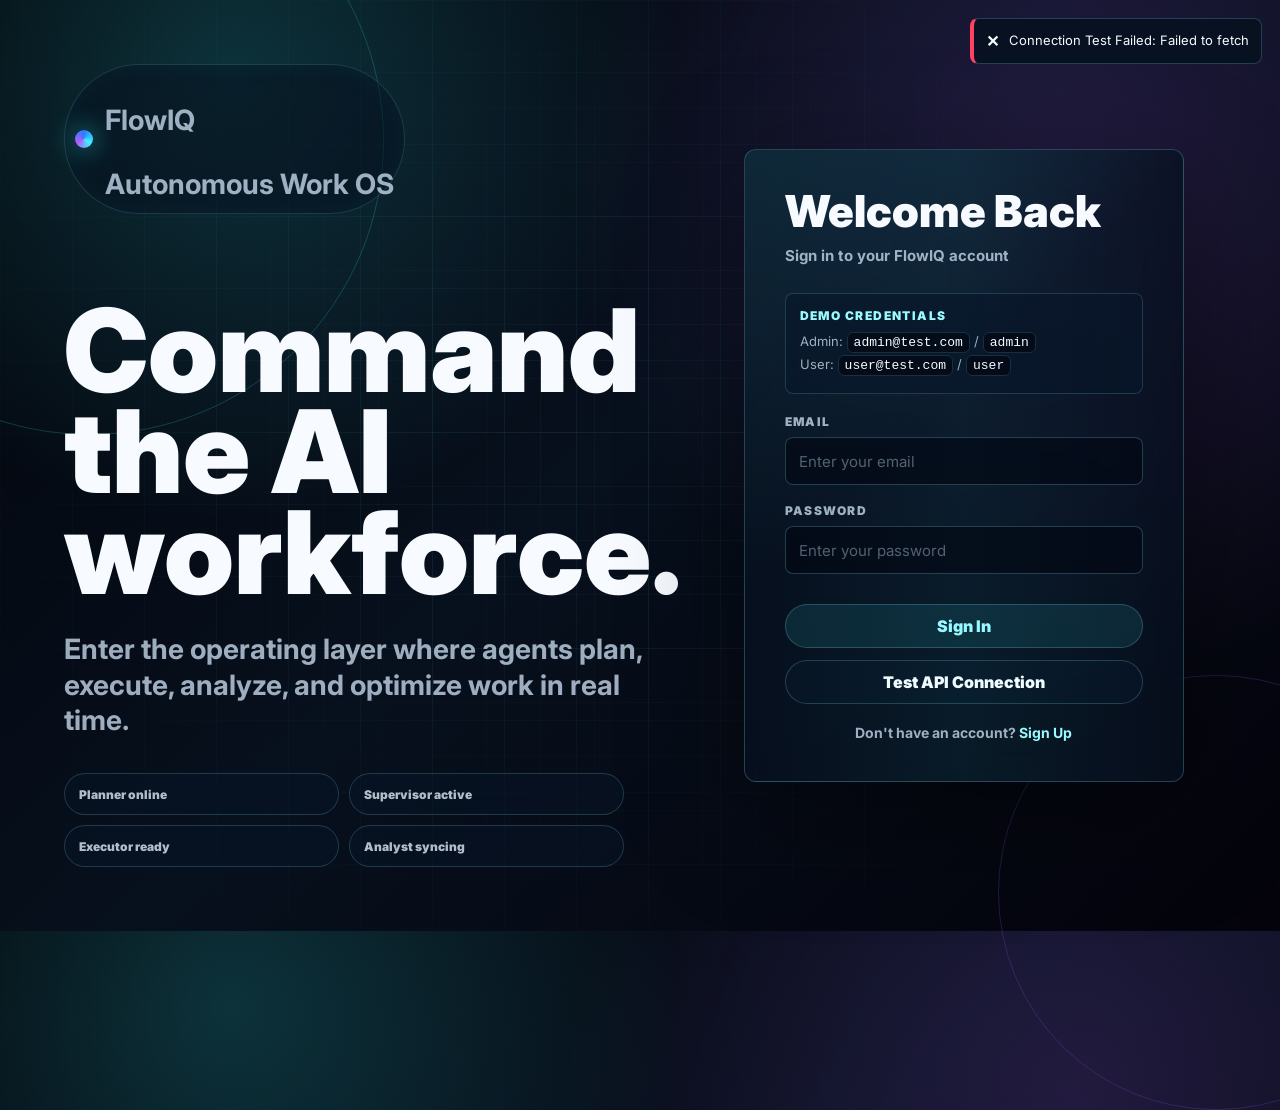
==== commit e04d8de4: "Finalyzed V1" ====
--- a/frontend/index.html
+++ b/frontend/index.html
@@ -3,18 +3,19 @@
 <head>
     <meta charset="UTF-8">
     <meta name="viewport" content="width=device-width, initial-scale=1.0">
-    <title>InsightForge AI</title>
+    <title>FlowIQ</title>
     <link rel="stylesheet" href="styles.css">
-    <link href="https://fonts.googleapis.com/css2?family=Manrope:wght@400;500;600;700;800&display=swap" rel="stylesheet">
+    <link href="https://fonts.googleapis.com/css2?family=Inter:wght@400;500;600;700;800;900&display=swap" rel="stylesheet">
 </head>
 <body>
+<div class="app-atmosphere" aria-hidden="true"></div>
 <div class="app-shell">
     <aside class="sidebar" id="sidebar">
         <div class="brand">
             <span class="brand-mark"></span>
             <div>
-                <p class="brand-name">InsightForge AI</p>
-                <p class="brand-sub">Data Analysis Workspace</p>
+                <p class="brand-name">FlowIQ</p>
+                <p class="brand-sub">Orchestration Workspace</p>
             </div>
         </div>
 
@@ -41,12 +42,18 @@
     <main class="main-content">
         <header class="topbar">
             <div>
-                <h1 class="page-title">InsightForge AI</h1>
-                <p class="page-subtitle">AI multi-agent analytics and reporting platform</p>
+                <h1 class="page-title">FlowIQ</h1>
+                <p class="page-subtitle">AI workflow orchestration, analytics, and reporting</p>
             </div>
             <div class="topbar-actions">
-                <button id="themeToggle" class="icon-btn" title="Toggle color mode" onclick="toggleTheme()">
-                    <span id="themeToggleText">Dark</span>
+                <button id="themeToggle" class="theme-switch" type="button" title="Toggle color mode" aria-label="Toggle color mode" onclick="toggleTheme()">
+                    <span class="theme-switch-label">Theme</span>
+                    <span class="theme-switch-track" aria-hidden="true">
+                        <span class="theme-switch-option">Light</span>
+                        <span class="theme-switch-option">Dark</span>
+                        <span class="theme-switch-thumb"></span>
+                    </span>
+                    <span id="themeToggleText" class="sr-only">Light mode</span>
                 </button>
             </div>
         </header>
@@ -148,9 +155,15 @@
 
 <div id="loadingOverlay" class="loading-overlay">
     <div class="loading-box">
-        <div class="loading-spinner"></div>
+        <div class="thinking-loader" id="thinkingLoader" aria-hidden="true">
+            <svg viewBox="0 0 100 100" fill="none">
+                <g id="thinkingLoaderGroup">
+                    <path id="thinkingLoaderPath" stroke="currentColor" stroke-linecap="round" stroke-linejoin="round" opacity="0.12"></path>
+                </g>
+            </svg>
+        </div>
         <p id="loadingTitle" class="loading-title">Processing...</p>
-        <p class="loading-subtitle">Pipeline execution in progress</p>
+        <p class="loading-subtitle">Agents are coordinating the workflow</p>
     </div>
 </div>
 
--- a/frontend/styles.css
+++ b/frontend/styles.css
@@ -5,67 +5,149 @@
 }
 
 :root {
-    --font-main: "Manrope", -apple-system, BlinkMacSystemFont, "Segoe UI", sans-serif;
-
-    --bg: #f4f6f8;
-    --surface: #ffffff;
-    --surface-muted: #eef2f6;
-    --surface-soft: #f8fafc;
-    --border: #dbe3ea;
-
-    --text-primary: #12202b;
-    --text-secondary: #445765;
-    --text-muted: #6f8392;
-
-    --accent: #0d89c9;
-    --accent-strong: #056a9f;
-    --accent-soft: #d8eef9;
-
-    --success: #0d8b59;
-    --success-soft: #dcf6ea;
-    --warn: #b37a09;
-    --warn-soft: #fff3dc;
-    --danger: #c0392b;
-    --danger-soft: #fde6e3;
-
-    --shadow-sm: 0 1px 2px rgba(15, 31, 43, 0.08);
-    --shadow-md: 0 8px 24px rgba(15, 31, 43, 0.08);
+    color-scheme: dark;
+    --font-main: "Inter", -apple-system, BlinkMacSystemFont, "Segoe UI", sans-serif;
+
+    --bg: #02040a;
+    --surface: rgba(7, 17, 32, 0.72);
+    --surface-muted: rgba(11, 28, 48, 0.78);
+    --surface-soft: rgba(8, 22, 41, 0.62);
+    --border: rgba(135, 226, 255, 0.22);
+
+    --text-primary: #f7fbff;
+    --text-secondary: rgba(217, 235, 255, 0.72);
+    --text-muted: rgba(182, 207, 230, 0.58);
+
+    --accent: #39f5ff;
+    --accent-strong: #9afaff;
+    --accent-soft: rgba(57, 245, 255, 0.11);
+
+    --success: #4cffb3;
+    --success-soft: rgba(76, 255, 179, 0.12);
+    --warn: #ffd166;
+    --warn-soft: rgba(255, 209, 102, 0.14);
+    --danger: #ff4164;
+    --danger-soft: rgba(255, 65, 100, 0.13);
+
+    --purple: #b25cff;
+    --blue: #2b7cff;
+    --shadow-sm: 0 18px 70px rgba(0, 0, 0, 0.28);
+    --shadow-md: 0 30px 120px rgba(0, 0, 0, 0.42);
     --radius-sm: 8px;
     --radius-md: 12px;
     --radius-lg: 16px;
 }
 
+html {
+    min-height: 100%;
+}
+
 [data-theme="dark"] {
-    --bg: #0f1720;
-    --surface: #16222e;
-    --surface-muted: #1f2f3f;
-    --surface-soft: #1a2836;
-    --border: #2a3a49;
-
-    --text-primary: #e4eef5;
-    --text-secondary: #b4c3cf;
-    --text-muted: #8ea0ad;
-
-    --accent: #42b2e7;
-    --accent-strong: #63c5f1;
-    --accent-soft: #173243;
-
-    --success: #39c38a;
-    --success-soft: #16382b;
-    --warn: #e2a73d;
-    --warn-soft: #3f331b;
-    --danger: #ef7a70;
-    --danger-soft: #412423;
-
-    --shadow-sm: 0 1px 2px rgba(0, 0, 0, 0.25);
-    --shadow-md: 0 8px 24px rgba(0, 0, 0, 0.28);
+    color-scheme: dark;
+    --bg: #02040a;
+    --surface: rgba(7, 17, 32, 0.72);
+    --surface-muted: rgba(11, 28, 48, 0.78);
+    --surface-soft: rgba(8, 22, 41, 0.62);
+    --border: rgba(135, 226, 255, 0.22);
+
+    --text-primary: #f7fbff;
+    --text-secondary: rgba(217, 235, 255, 0.72);
+    --text-muted: rgba(182, 207, 230, 0.58);
+
+    --accent: #39f5ff;
+    --accent-strong: #9afaff;
+    --accent-soft: rgba(57, 245, 255, 0.11);
+
+    --success: #4cffb3;
+    --success-soft: rgba(76, 255, 179, 0.12);
+    --warn: #ffd166;
+    --warn-soft: rgba(255, 209, 102, 0.14);
+    --danger: #ff4164;
+    --danger-soft: rgba(255, 65, 100, 0.13);
+
+    --shadow-sm: 0 18px 70px rgba(0, 0, 0, 0.28);
+    --shadow-md: 0 30px 120px rgba(0, 0, 0, 0.42);
+}
+
+html[data-theme="light"] {
+    color-scheme: light;
+    --bg: #f4f7fb;
+    --surface: rgba(255, 255, 255, 0.86);
+    --surface-muted: rgba(237, 244, 250, 0.92);
+    --surface-soft: rgba(247, 251, 255, 0.78);
+    --border: rgba(32, 82, 105, 0.18);
+
+    --text-primary: #10202d;
+    --text-secondary: rgba(24, 48, 66, 0.74);
+    --text-muted: rgba(54, 82, 101, 0.56);
+
+    --accent: #0f8fa3;
+    --accent-strong: #096a7d;
+    --accent-soft: rgba(15, 143, 163, 0.1);
+
+    --success: #137a54;
+    --success-soft: rgba(19, 122, 84, 0.1);
+    --warn: #9f6800;
+    --warn-soft: rgba(159, 104, 0, 0.12);
+    --danger: #c72948;
+    --danger-soft: rgba(199, 41, 72, 0.1);
+
+    --purple: #7058d8;
+    --blue: #1f6fd1;
+    --shadow-sm: 0 18px 52px rgba(30, 62, 86, 0.12);
+    --shadow-md: 0 30px 96px rgba(30, 62, 86, 0.18);
 }
 
 body {
     margin: 0;
     font-family: var(--font-main);
-    background: var(--bg);
+    background:
+        radial-gradient(circle at 18% 8%, rgba(57, 245, 255, 0.18), transparent 28rem),
+        radial-gradient(circle at 84% 18%, rgba(178, 92, 255, 0.16), transparent 32rem),
+        linear-gradient(135deg, #02040a 0%, #07101d 48%, #04030b 100%);
     color: var(--text-primary);
+    min-width: 0;
+    overflow-x: hidden;
+}
+
+html[data-theme="light"] body {
+    background:
+        radial-gradient(circle at 16% 8%, rgba(15, 143, 163, 0.12), transparent 28rem),
+        radial-gradient(circle at 86% 20%, rgba(112, 88, 216, 0.1), transparent 32rem),
+        linear-gradient(135deg, #f7fbff 0%, #eef5f9 54%, #f8f5ff 100%);
+}
+
+body::before {
+    content: "";
+    position: fixed;
+    inset: 0;
+    z-index: -3;
+    background-image:
+        linear-gradient(rgba(255, 255, 255, 0.035) 1px, transparent 1px),
+        linear-gradient(90deg, rgba(255, 255, 255, 0.03) 1px, transparent 1px);
+    background-size: 54px 54px;
+    mask-image: radial-gradient(circle at center, black, transparent 78%);
+    pointer-events: none;
+}
+
+body::after {
+    content: "";
+    position: fixed;
+    inset: 0;
+    z-index: -2;
+    background: repeating-linear-gradient(180deg, transparent 0 6px, rgba(118, 229, 255, 0.04) 7px);
+    opacity: 0.28;
+    pointer-events: none;
+}
+
+html[data-theme="light"] body::before {
+    background-image:
+        linear-gradient(rgba(32, 82, 105, 0.08) 1px, transparent 1px),
+        linear-gradient(90deg, rgba(32, 82, 105, 0.07) 1px, transparent 1px);
+}
+
+html[data-theme="light"] body::after {
+    background: repeating-linear-gradient(180deg, transparent 0 6px, rgba(15, 143, 163, 0.035) 7px);
 }
 
 .hidden {
@@ -74,37 +156,141 @@
 
 .app-shell {
     display: grid;
-    grid-template-columns: 260px minmax(0, 1fr);
+    position: relative;
+    z-index: 1;
+    grid-template-columns: 286px minmax(0, 1fr);
     min-height: 100vh;
+    min-width: 0;
+}
+
+.app-atmosphere {
+    position: fixed;
+    inset: 0;
+    z-index: 0;
+    pointer-events: none;
+    background:
+        radial-gradient(circle at 16% 72%, rgba(43, 124, 255, 0.18), transparent 30rem),
+        radial-gradient(circle at 72% 68%, rgba(57, 245, 255, 0.12), transparent 28rem);
+}
+
+.app-atmosphere::before,
+.app-atmosphere::after {
+    content: "";
+    position: absolute;
+    border-radius: 50%;
+    border: 1px solid rgba(57, 245, 255, 0.18);
+    filter: drop-shadow(0 0 32px rgba(57, 245, 255, 0.14));
+}
+
+html[data-theme="light"] .app-atmosphere {
+    background:
+        radial-gradient(circle at 16% 72%, rgba(31, 111, 209, 0.08), transparent 30rem),
+        radial-gradient(circle at 72% 68%, rgba(15, 143, 163, 0.08), transparent 28rem);
+}
+
+html[data-theme="light"] .app-atmosphere::before,
+html[data-theme="light"] .app-atmosphere::after,
+html[data-theme="light"] .auth-orb {
+    border-color: rgba(15, 143, 163, 0.16);
+    filter: drop-shadow(0 0 24px rgba(15, 143, 163, 0.1));
+}
+
+.app-atmosphere::before {
+    width: 44vw;
+    aspect-ratio: 1;
+    right: -14vw;
+    top: 14vh;
+}
+
+.app-atmosphere::after {
+    width: 32vw;
+    aspect-ratio: 1;
+    left: 18vw;
+    bottom: -18vw;
 }
 
 .sidebar {
-    background: var(--surface);
+    position: sticky;
+    top: 0;
+    height: 100vh;
+    background:
+        linear-gradient(180deg, rgba(8, 22, 41, 0.86), rgba(4, 10, 22, 0.72)),
+        rgba(7, 17, 32, 0.72);
     border-right: 1px solid var(--border);
-    padding: 20px 16px;
+    box-shadow: inset -1px 0 0 rgba(57, 245, 255, 0.08), 28px 0 90px rgba(0, 0, 0, 0.22);
+    backdrop-filter: blur(20px);
+    padding: 24px 18px;
     display: flex;
     flex-direction: column;
     gap: 20px;
 }
 
+html[data-theme="light"] .sidebar,
+html[data-theme="light"] .topbar,
+html[data-theme="light"] .card,
+html[data-theme="light"] .analytics-card,
+html[data-theme="light"] .analysis-card,
+html[data-theme="light"] .report-card,
+html[data-theme="light"] .history-card,
+html[data-theme="light"] .auth-card {
+    background:
+        linear-gradient(135deg, rgba(15, 143, 163, 0.06), transparent 42%),
+        rgba(255, 255, 255, 0.82);
+}
+
+html[data-theme="light"] .brand,
+html[data-theme="light"] .nav-item,
+html[data-theme="light"] .ghost-btn,
+html[data-theme="light"] .drop-zone,
+html[data-theme="light"] textarea,
+html[data-theme="light"] .agent-node,
+html[data-theme="light"] .logs-empty,
+html[data-theme="light"] .log-entry,
+html[data-theme="light"] .chip,
+html[data-theme="light"] .category-item,
+html[data-theme="light"] .mini-btn,
+html[data-theme="light"] .export-btn,
+html[data-theme="light"] .demo-credentials,
+html[data-theme="light"] .form-group input,
+html[data-theme="light"] .auth-signal-grid span {
+    background: rgba(255, 255, 255, 0.62);
+}
+
+html[data-theme="light"] .btn-accent {
+    color: #ffffff;
+}
+
+html[data-theme="light"] .toast,
+html[data-theme="light"] .download-prompt,
+html[data-theme="light"] .export-preview-panel {
+    background: rgba(255, 255, 255, 0.94);
+}
+
 .brand {
     display: flex;
     align-items: center;
-    gap: 10px;
-    padding: 8px 10px;
+    gap: 12px;
+    padding: 10px;
+    border: 1px solid rgba(135, 226, 255, 0.16);
+    border-radius: 999px;
+    background: rgba(6, 16, 31, 0.54);
+    box-shadow: inset 0 0 28px rgba(57, 245, 255, 0.05);
 }
 
 .brand-mark {
-    width: 14px;
-    height: 38px;
-    border-radius: 999px;
-    background: linear-gradient(180deg, #00a6fb, #0d8b59, #f4a300);
+    width: 18px;
+    height: 18px;
+    flex: 0 0 auto;
+    border-radius: 50%;
+    background: conic-gradient(from 120deg, var(--accent), var(--purple), var(--blue), var(--accent));
+    box-shadow: 0 0 26px rgba(57, 245, 255, 0.72);
 }
 
 .brand-name {
     margin: 0;
     font-size: 16px;
-    font-weight: 800;
+    font-weight: 900;
+    letter-spacing: 0;
     color: var(--text-primary);
 }
 
@@ -116,29 +302,37 @@
 
 .sidebar-nav {
     display: grid;
-    gap: 6px;
+    gap: 9px;
 }
 
 .nav-item {
-    border: 1px solid transparent;
-    background: transparent;
+    min-height: 46px;
+    border: 1px solid rgba(135, 226, 255, 0.12);
+    background: rgba(8, 20, 38, 0.34);
     color: var(--text-secondary);
     text-align: left;
-    padding: 10px 12px;
+    padding: 11px 13px;
     border-radius: var(--radius-sm);
     font: inherit;
+    font-weight: 800;
     cursor: pointer;
+    transition: border-color 0.2s ease, background 0.2s ease, color 0.2s ease, box-shadow 0.2s ease;
 }
 
 .nav-item:hover {
-    background: var(--surface-soft);
+    border-color: rgba(57, 245, 255, 0.36);
+    background: rgba(57, 245, 255, 0.08);
+    color: var(--text-primary);
 }
 
 .nav-item.active {
     border-color: var(--accent);
-    background: var(--accent-soft);
+    background:
+        linear-gradient(135deg, rgba(57, 245, 255, 0.18), rgba(178, 92, 255, 0.1)),
+        rgba(8, 20, 38, 0.58);
     color: var(--accent-strong);
-    font-weight: 700;
+    box-shadow: 0 0 34px rgba(57, 245, 255, 0.12), inset 0 0 24px rgba(57, 245, 255, 0.08);
+    font-weight: 900;
 }
 
 .sidebar-footer {
@@ -147,17 +341,21 @@
 
 .ghost-btn {
     width: 100%;
+    min-height: 44px;
     padding: 10px 12px;
-    border: 1px solid var(--border);
-    border-radius: var(--radius-sm);
-    background: var(--surface-muted);
+    border: 1px solid rgba(135, 226, 255, 0.22);
+    border-radius: 999px;
+    background: rgba(8, 20, 38, 0.48);
     color: var(--text-primary);
     cursor: pointer;
     font: inherit;
+    font-weight: 800;
 }
 
 .main-content {
-    padding: 16px 20px 24px;
+    position: relative;
+    padding: 28px clamp(18px, 3vw, 42px) 34px;
+    min-width: 0;
 }
 
 .topbar {
@@ -165,34 +363,137 @@
     justify-content: space-between;
     align-items: center;
     gap: 16px;
-    margin-bottom: 18px;
+    min-height: 88px;
+    margin-bottom: 22px;
+    border: 1px solid rgba(135, 226, 255, 0.18);
+    border-radius: var(--radius-md);
+    padding: 18px 20px;
+    background:
+        linear-gradient(135deg, rgba(57, 245, 255, 0.1), transparent 42%),
+        rgba(7, 17, 32, 0.54);
+    box-shadow: var(--shadow-sm);
+    backdrop-filter: blur(18px);
+    min-width: 0;
 }
 
 .page-title {
     margin: 0;
-    font-size: clamp(20px, 2vw, 28px);
-    font-weight: 800;
+    font-size: clamp(28px, 3.8vw, 52px);
+    line-height: 0.95;
+    font-weight: 900;
+    letter-spacing: 0;
+    overflow-wrap: anywhere;
 }
 
 .page-subtitle {
-    margin: 4px 0 0;
-    color: var(--text-secondary);
-    font-size: 13px;
+    margin: 8px 0 0;
+    color: var(--text-secondary);
+    font-size: 14px;
+    font-weight: 700;
 }
 
 .topbar-actions {
     display: flex;
     gap: 10px;
+    flex: 0 0 auto;
 }
 
 .icon-btn {
     border: 1px solid var(--border);
-    background: var(--surface);
+    background: rgba(8, 20, 38, 0.48);
     color: var(--text-primary);
     border-radius: 999px;
-    padding: 8px 14px;
+    min-height: 40px;
+    padding: 8px 16px;
     cursor: pointer;
     font: inherit;
+    font-weight: 800;
+}
+
+.sr-only {
+    position: absolute;
+    width: 1px;
+    height: 1px;
+    padding: 0;
+    margin: -1px;
+    overflow: hidden;
+    clip: rect(0, 0, 0, 0);
+    white-space: nowrap;
+    border: 0;
+}
+
+.theme-switch {
+    display: inline-flex;
+    align-items: center;
+    gap: 10px;
+    min-height: 44px;
+    border: 1px solid var(--border);
+    border-radius: var(--radius-sm);
+    background: rgba(8, 20, 38, 0.48);
+    color: var(--text-primary);
+    padding: 6px 8px 6px 12px;
+    cursor: pointer;
+    font: inherit;
+    font-weight: 900;
+    box-shadow: inset 0 0 24px rgba(57, 245, 255, 0.05);
+}
+
+html[data-theme="light"] .theme-switch {
+    background: rgba(255, 255, 255, 0.78);
+    box-shadow: inset 0 0 18px rgba(15, 143, 163, 0.05);
+}
+
+.theme-switch-label {
+    font-size: 12px;
+    color: var(--text-secondary);
+}
+
+.theme-switch-track {
+    position: relative;
+    width: 128px;
+    min-height: 32px;
+    display: grid;
+    grid-template-columns: repeat(2, minmax(0, 1fr));
+    align-items: center;
+    border: 1px solid rgba(135, 226, 255, 0.18);
+    border-radius: var(--radius-sm);
+    padding: 3px;
+    background: rgba(2, 8, 18, 0.42);
+    overflow: hidden;
+}
+
+html[data-theme="light"] .theme-switch-track {
+    border-color: rgba(32, 82, 105, 0.16);
+    background: rgba(235, 244, 249, 0.86);
+}
+
+.theme-switch-option {
+    position: relative;
+    z-index: 1;
+    text-align: center;
+    font-size: 11px;
+    color: var(--text-muted);
+    line-height: 1;
+}
+
+.theme-switch-thumb {
+    position: absolute;
+    z-index: 0;
+    inset: 3px auto 3px 3px;
+    width: calc(50% - 3px);
+    border-radius: 6px;
+    background: linear-gradient(135deg, var(--accent), var(--blue));
+    box-shadow: 0 8px 24px rgba(57, 245, 255, 0.18);
+    transition: transform 0.24s ease;
+}
+
+html[data-theme="dark"] .theme-switch-thumb {
+    transform: translateX(calc(100% + 0px));
+}
+
+html[data-theme="light"] .theme-switch-option:first-child,
+html[data-theme="dark"] .theme-switch-option:nth-child(2) {
+    color: #ffffff;
 }
 
 .section-shell {
@@ -204,46 +505,74 @@
     border: 1px solid var(--border);
     border-radius: var(--radius-md);
     padding: 18px;
+    box-shadow: var(--shadow-sm);
+    backdrop-filter: blur(18px);
 }
 
 .content-grid {
     display: grid;
-    grid-template-columns: minmax(320px, 380px) minmax(0, 1fr);
-    gap: 18px;
+    grid-template-columns: minmax(320px, 400px) minmax(0, 1fr);
+    gap: 20px;
     align-items: start;
+    min-width: 0;
 }
 
 .left-col,
 .right-col {
     display: grid;
-    gap: 16px;
+    gap: 18px;
+    min-width: 0;
 }
 
 .card {
-    background: var(--surface);
+    position: relative;
+    overflow: hidden;
+    background:
+        linear-gradient(135deg, rgba(57, 245, 255, 0.07), transparent 38%),
+        rgba(7, 17, 32, 0.64);
     border: 1px solid var(--border);
     border-radius: var(--radius-md);
     box-shadow: var(--shadow-sm);
+    backdrop-filter: blur(18px);
+    min-width: 0;
+}
+
+.card::before {
+    content: "";
+    position: absolute;
+    inset: 0;
+    border-radius: inherit;
+    pointer-events: none;
+    background: linear-gradient(90deg, transparent, rgba(57, 245, 255, 0.08), transparent);
+    opacity: 0.62;
 }
 
 .card-header {
-    padding: 14px 16px;
+    position: relative;
+    padding: 15px 16px;
     border-bottom: 1px solid var(--border);
+    background: rgba(4, 12, 24, 0.28);
 }
 
 .card-header h2 {
     margin: 0;
-    font-size: 14px;
-    font-weight: 700;
+    font-size: 13px;
+    font-weight: 900;
+    letter-spacing: 0.12em;
+    text-transform: uppercase;
+    color: rgba(234, 247, 255, 0.9);
 }
 
 .card-header.split {
     display: flex;
     justify-content: space-between;
     align-items: center;
+    gap: 10px;
+    flex-wrap: wrap;
 }
 
 .card-body {
+    position: relative;
     padding: 16px;
 }
 
@@ -251,13 +580,23 @@
     display: grid;
     place-items: center;
     gap: 4px;
-    border: 2px dashed var(--border);
+    border: 1px dashed rgba(135, 226, 255, 0.32);
     border-radius: var(--radius-sm);
-    background: var(--surface-soft);
+    background:
+        radial-gradient(circle at 50% 0%, rgba(57, 245, 255, 0.11), transparent 60%),
+        rgba(8, 22, 41, 0.58);
     min-height: 160px;
     text-align: center;
     padding: 16px;
     cursor: pointer;
+    transition: border-color 0.2s ease, box-shadow 0.2s ease, transform 0.2s ease;
+    min-width: 0;
+}
+
+.drop-zone:hover {
+    border-color: rgba(57, 245, 255, 0.62);
+    box-shadow: inset 0 0 32px rgba(57, 245, 255, 0.08), 0 0 34px rgba(57, 245, 255, 0.08);
+    transform: translateY(-1px);
 }
 
 .drop-zone p {
@@ -272,7 +611,7 @@
 
 .drop-zone.drag-over {
     border-color: var(--accent);
-    background: var(--accent-soft);
+    background: rgba(57, 245, 255, 0.12);
 }
 
 .file-selected {
@@ -280,34 +619,46 @@
     color: var(--success);
     font-size: 12px;
     font-weight: 600;
+    max-width: 100%;
+    overflow-wrap: anywhere;
 }
 
 textarea {
     width: 100%;
     border: 1px solid var(--border);
     border-radius: var(--radius-sm);
-    background: var(--surface-soft);
+    background: rgba(2, 8, 18, 0.62);
     color: var(--text-primary);
     padding: 12px;
     font: inherit;
     resize: vertical;
     min-height: 120px;
+    box-shadow: inset 0 0 28px rgba(0, 0, 0, 0.2);
 }
 
 textarea:focus {
-    outline: 2px solid color-mix(in srgb, var(--accent), transparent 65%);
+    outline: none;
+    box-shadow: 0 0 0 3px rgba(57, 245, 255, 0.12), inset 0 0 28px rgba(0, 0, 0, 0.2);
     border-color: var(--accent);
 }
 
 .btn {
     width: 100%;
     margin-top: 12px;
-    border: 1px solid transparent;
-    border-radius: 10px;
-    padding: 10px 12px;
+    min-height: 44px;
+    border: 1px solid rgba(135, 226, 255, 0.22);
+    border-radius: 999px;
+    padding: 10px 14px;
     font: inherit;
-    font-weight: 700;
+    font-weight: 900;
     cursor: pointer;
+    transition: transform 0.2s ease, border-color 0.2s ease, box-shadow 0.2s ease, background 0.2s ease;
+}
+
+.btn:not(:disabled):hover {
+    transform: translateY(-1px);
+    border-color: rgba(57, 245, 255, 0.58);
+    box-shadow: 0 0 34px rgba(57, 245, 255, 0.16);
 }
 
 .btn:disabled {
@@ -316,13 +667,20 @@
 }
 
 .btn-primary {
-    background: var(--accent-soft);
+    background: rgba(57, 245, 255, 0.1);
     color: var(--accent-strong);
 }
 
 .btn-accent {
-    background: var(--accent);
-    color: #ffffff;
+    border-color: rgba(57, 245, 255, 0.58);
+    background: linear-gradient(135deg, rgba(57, 245, 255, 0.95), rgba(43, 124, 255, 0.78), rgba(178, 92, 255, 0.88));
+    color: #02040a;
+    box-shadow: 0 0 42px rgba(57, 245, 255, 0.22);
+}
+
+.btn-secondary {
+    background: rgba(8, 22, 41, 0.58);
+    color: var(--text-primary);
 }
 
 .pipeline-grid {
@@ -334,8 +692,23 @@
 .agent-node {
     border: 1px solid var(--border);
     border-radius: var(--radius-sm);
-    background: var(--surface-soft);
+    background: rgba(8, 22, 41, 0.58);
     padding: 10px;
+    min-height: 76px;
+    position: relative;
+    overflow: hidden;
+}
+
+.agent-node::before {
+    content: "";
+    position: absolute;
+    width: 8px;
+    height: 8px;
+    right: 10px;
+    top: 10px;
+    border-radius: 50%;
+    background: var(--text-muted);
+    box-shadow: 0 0 14px currentColor;
 }
 
 .agent-name {
@@ -353,11 +726,16 @@
 
 .agent-node.running {
     border-color: var(--accent);
-    background: var(--accent-soft);
+    background: rgba(57, 245, 255, 0.1);
+    box-shadow: inset 0 0 28px rgba(57, 245, 255, 0.08), 0 0 28px rgba(57, 245, 255, 0.12);
 }
 
 .agent-node.running .agent-status {
     color: var(--accent-strong);
+}
+
+.agent-node.running::before {
+    background: var(--accent);
 }
 
 .agent-node.completed {
@@ -369,6 +747,10 @@
     color: var(--success);
 }
 
+.agent-node.completed::before {
+    background: var(--success);
+}
+
 .agent-node.failed {
     border-color: var(--danger);
     background: var(--danger-soft);
@@ -378,13 +760,18 @@
     color: var(--danger);
 }
 
+.agent-node.failed::before {
+    background: var(--danger);
+}
+
 .pill {
+    border: 1px solid rgba(135, 226, 255, 0.18);
     border-radius: 999px;
     padding: 4px 10px;
     font-size: 11px;
-    font-weight: 700;
-    color: var(--text-secondary);
-    background: var(--surface-muted);
+    font-weight: 900;
+    color: var(--text-secondary);
+    background: rgba(8, 22, 41, 0.58);
 }
 
 .logs-container {
@@ -392,6 +779,8 @@
     overflow: auto;
     display: grid;
     gap: 8px;
+    scrollbar-color: rgba(57, 245, 255, 0.42) transparent;
+    min-width: 0;
 }
 
 .logs-empty {
@@ -401,6 +790,7 @@
     color: var(--text-muted);
     text-align: center;
     font-size: 13px;
+    background: rgba(8, 22, 41, 0.38);
 }
 
 .log-entry {
@@ -411,8 +801,9 @@
     padding: 9px 10px;
     border: 1px solid var(--border);
     border-radius: var(--radius-sm);
-    background: var(--surface-soft);
+    background: rgba(8, 22, 41, 0.52);
     font-size: 12px;
+    min-width: 0;
 }
 
 .log-dot {
@@ -435,6 +826,7 @@
 .log-time {
     color: var(--text-muted);
     font-size: 11px;
+    white-space: nowrap;
 }
 
 .result-actions {
@@ -445,8 +837,8 @@
 
 .export-btn {
     border: 1px solid var(--border);
-    border-radius: var(--radius-sm);
-    background: var(--surface-soft);
+    border-radius: 999px;
+    background: rgba(8, 22, 41, 0.56);
     color: var(--text-primary);
     text-decoration: none;
     padding: 8px 12px;
@@ -457,15 +849,15 @@
 }
 
 .export-btn.primary {
-    background: var(--accent-soft);
+    background: rgba(57, 245, 255, 0.12);
     color: var(--accent-strong);
-    border-color: color-mix(in srgb, var(--accent), transparent 60%);
+    border-color: rgba(57, 245, 255, 0.38);
 }
 
 .export-btn.success {
     background: var(--success-soft);
     color: var(--success);
-    border-color: color-mix(in srgb, var(--success), transparent 60%);
+    border-color: rgba(76, 255, 179, 0.38);
 }
 
 .section-header {
@@ -494,8 +886,13 @@
 .analytics-card {
     border: 1px solid var(--border);
     border-radius: var(--radius-md);
-    background: var(--surface);
+    background:
+        linear-gradient(135deg, rgba(57, 245, 255, 0.08), transparent 50%),
+        rgba(7, 17, 32, 0.64);
     padding: 14px;
+    box-shadow: var(--shadow-sm);
+    backdrop-filter: blur(18px);
+    min-width: 0;
 }
 
 .analytics-card h3 {
@@ -520,8 +917,11 @@
 .analysis-card {
     border: 1px solid var(--border);
     border-radius: var(--radius-md);
-    background: var(--surface);
+    background: rgba(7, 17, 32, 0.64);
     padding: 14px;
+    box-shadow: var(--shadow-sm);
+    backdrop-filter: blur(18px);
+    min-width: 0;
 }
 
 .analysis-card h3 {
@@ -544,7 +944,7 @@
 
 .chip {
     border: 1px solid var(--border);
-    background: var(--surface-soft);
+    background: rgba(8, 22, 41, 0.56);
     border-radius: 999px;
     padding: 4px 10px;
     font-size: 12px;
@@ -581,6 +981,7 @@
 th {
     color: var(--text-secondary);
     font-size: 12px;
+    background: rgba(57, 245, 255, 0.05);
 }
 
 .category-grid {
@@ -592,7 +993,7 @@
 .category-item {
     border: 1px solid var(--border);
     border-radius: var(--radius-sm);
-    background: var(--surface-soft);
+    background: rgba(8, 22, 41, 0.56);
     padding: 10px;
 }
 
@@ -623,7 +1024,7 @@
 
 .filter-btn {
     border: 1px solid var(--border);
-    background: var(--surface-soft);
+    background: rgba(8, 22, 41, 0.56);
     color: var(--text-secondary);
     border-radius: 999px;
     padding: 5px 10px;
@@ -634,17 +1035,17 @@
 
 .filter-btn.active {
     border-color: var(--accent);
-    background: var(--accent-soft);
+    background: rgba(57, 245, 255, 0.12);
     color: var(--accent-strong);
 }
 
 .chart-card img {
     width: 100%;
     height: 220px;
-    object-fit: cover;
+    object-fit: contain;
     border: 1px solid var(--border);
     border-radius: var(--radius-sm);
-    background: var(--surface-soft);
+    background: rgba(8, 22, 41, 0.56);
 }
 
 .chart-caption {
@@ -659,9 +1060,11 @@
 .history-card {
     border: 1px solid var(--border);
     border-radius: var(--radius-md);
-    background: var(--surface);
+    background: rgba(7, 17, 32, 0.64);
     padding: 14px;
     margin-bottom: 10px;
+    box-shadow: var(--shadow-sm);
+    backdrop-filter: blur(18px);
 }
 
 .report-top,
@@ -670,6 +1073,7 @@
     justify-content: space-between;
     align-items: flex-start;
     gap: 12px;
+    min-width: 0;
 }
 
 .report-title,
@@ -677,6 +1081,7 @@
     margin: 0;
     font-size: 14px;
     font-weight: 700;
+    overflow-wrap: anywhere;
 }
 
 .report-subtitle,
@@ -684,6 +1089,7 @@
     margin: 4px 0 0;
     color: var(--text-secondary);
     font-size: 12px;
+    overflow-wrap: anywhere;
 }
 
 .report-actions,
@@ -696,8 +1102,8 @@
 
 .mini-btn {
     border: 1px solid var(--border);
-    border-radius: var(--radius-sm);
-    background: var(--surface-soft);
+    border-radius: 999px;
+    background: rgba(8, 22, 41, 0.56);
     color: var(--text-primary);
     text-decoration: none;
     padding: 6px 10px;
@@ -707,8 +1113,8 @@
 }
 
 .mini-btn.primary-action {
-    border-color: color-mix(in srgb, var(--accent), transparent 45%);
-    background: var(--accent-soft);
+    border-color: rgba(57, 245, 255, 0.42);
+    background: rgba(57, 245, 255, 0.12);
     color: var(--accent-strong);
 }
 
@@ -750,14 +1156,15 @@
 .export-preview-backdrop {
     position: absolute;
     inset: 0;
-    background: rgba(10, 16, 22, 0.56);
+    background: rgba(2, 4, 10, 0.72);
+    backdrop-filter: blur(10px);
 }
 
 .export-preview-panel {
     position: relative;
     width: min(1020px, calc(100vw - 120px));
     max-height: calc(100vh - 72px);
-    background: var(--surface);
+    background: rgba(7, 17, 32, 0.92);
     border: 1px solid var(--border);
     border-radius: var(--radius-md);
     box-shadow: var(--shadow-md);
@@ -798,7 +1205,7 @@
 .preview-summary {
     border: 1px solid var(--border);
     border-radius: var(--radius-sm);
-    background: var(--surface-soft);
+    background: rgba(8, 22, 41, 0.56);
     padding: 10px;
     display: grid;
     gap: 8px;
@@ -839,7 +1246,7 @@
     border-radius: var(--radius-sm);
     padding: 18px;
     color: var(--text-secondary);
-    background: var(--surface-soft);
+    background: rgba(8, 22, 41, 0.56);
 }
 
 .preview-placeholder p {
@@ -857,8 +1264,9 @@
     border-right: 0;
     border-radius: 12px 0 0 12px;
     padding: 14px;
-    background: var(--surface);
+    background: rgba(7, 17, 32, 0.92);
     box-shadow: var(--shadow-md);
+    backdrop-filter: blur(18px);
     transform: translateX(112%);
     transition: transform 0.24s ease;
 }
@@ -906,7 +1314,7 @@
     border: 1px solid var(--border);
     border-left: 4px solid var(--accent);
     border-radius: var(--radius-sm);
-    background: var(--surface);
+    background: rgba(7, 17, 32, 0.94);
     color: var(--text-primary);
     opacity: 0;
     transform: translateX(25px);
@@ -946,8 +1354,8 @@
 .loading-overlay {
     position: fixed;
     inset: 0;
-    background: rgba(0, 0, 0, 0.3);
-    backdrop-filter: blur(4px);
+    background: rgba(0, 0, 0, 0.52);
+    backdrop-filter: blur(10px);
     display: none;
     justify-content: center;
     align-items: center;
@@ -959,20 +1367,40 @@
 }
 
 .loading-box {
-    width: min(88vw, 340px);
-    background: var(--surface);
-    border: 1px solid var(--border);
-    border-radius: var(--radius-lg);
-    padding: 24px;
+    width: min(88vw, 380px);
+    background: rgba(7, 17, 32, 0.92);
+    border: 1px solid var(--border);
+    border-radius: var(--radius-md);
+    padding: 24px 22px 22px;
     text-align: center;
     box-shadow: var(--shadow-md);
+}
+
+html[data-theme="light"] .loading-box {
+    background: rgba(255, 255, 255, 0.94);
+}
+
+.thinking-loader {
+    width: min(52vw, 172px);
+    aspect-ratio: 1;
+    margin: 0 auto 12px;
+    display: grid;
+    place-items: center;
+    color: var(--accent-strong);
+    filter: drop-shadow(0 0 24px rgba(57, 245, 255, 0.22));
+}
+
+.thinking-loader svg {
+    width: 100%;
+    height: 100%;
+    overflow: visible;
 }
 
 .loading-spinner {
     width: 46px;
     height: 46px;
     margin: 0 auto 14px;
-    border: 4px solid var(--surface-muted);
+    border: 4px solid rgba(57, 245, 255, 0.12);
     border-top-color: var(--accent);
     border-radius: 999px;
     animation: spin 1s linear infinite;
@@ -995,11 +1423,275 @@
     font-size: 12px;
 }
 
+.auth-page {
+    min-height: 100vh;
+    overflow-x: hidden;
+}
+
+.auth-container {
+    position: relative;
+    min-height: 100vh;
+    display: grid;
+    grid-template-columns: minmax(320px, 0.95fr) minmax(340px, 440px);
+    align-items: center;
+    gap: clamp(24px, 5vw, 72px);
+    padding: clamp(20px, 5vw, 72px);
+}
+
+.auth-container::before {
+    content: "";
+    position: absolute;
+    inset: 0;
+    background:
+        linear-gradient(90deg, rgba(57, 245, 255, 0.08) 1px, transparent 1px),
+        linear-gradient(rgba(57, 245, 255, 0.06) 1px, transparent 1px);
+    background-size: 72px 72px;
+    mask-image: radial-gradient(circle at 40% 45%, black, transparent 72%);
+    pointer-events: none;
+}
+
+.auth-orb {
+    position: absolute;
+    border: 1px solid rgba(57, 245, 255, 0.2);
+    border-radius: 50%;
+    pointer-events: none;
+    filter: drop-shadow(0 0 34px rgba(57, 245, 255, 0.18));
+}
+
+.auth-orb-one {
+    width: min(46vw, 620px);
+    aspect-ratio: 1;
+    left: -16vw;
+    top: -12vw;
+}
+
+.auth-orb-two {
+    width: min(34vw, 460px);
+    aspect-ratio: 1;
+    right: -12vw;
+    bottom: -14vw;
+    border-color: rgba(178, 92, 255, 0.2);
+}
+
+.auth-visual,
+.auth-card {
+    position: relative;
+    z-index: 1;
+}
+
+.auth-visual {
+    max-width: 720px;
+}
+
+.auth-visual .brand {
+    width: max-content;
+    max-width: 100%;
+    margin-bottom: clamp(30px, 7vw, 86px);
+}
+
+.auth-visual h2 {
+    margin: 0;
+    font-size: clamp(58px, 9vw, 128px);
+    line-height: 0.88;
+    font-weight: 900;
+    letter-spacing: 0;
+    text-wrap: balance;
+}
+
+.auth-visual p {
+    max-width: 660px;
+    margin: 28px 0 0;
+    color: var(--text-secondary);
+    font-size: clamp(18px, 2.2vw, 28px);
+    line-height: 1.28;
+    font-weight: 700;
+}
+
+.auth-signal-grid {
+    display: grid;
+    grid-template-columns: repeat(2, minmax(0, 1fr));
+    gap: 10px;
+    max-width: 560px;
+    margin-top: 34px;
+}
+
+.auth-signal-grid span {
+    min-height: 42px;
+    display: inline-flex;
+    align-items: center;
+    border: 1px solid rgba(135, 226, 255, 0.2);
+    border-radius: 999px;
+    padding: 0 14px;
+    background: rgba(8, 22, 41, 0.48);
+    color: rgba(231, 246, 255, 0.76);
+    font-size: 12px;
+    font-weight: 900;
+}
+
+.auth-card {
+    width: 100%;
+    border: 1px solid rgba(135, 226, 255, 0.24);
+    border-radius: var(--radius-md);
+    padding: clamp(24px, 4vw, 40px);
+    background:
+        linear-gradient(135deg, rgba(57, 245, 255, 0.1), transparent 42%),
+        rgba(7, 17, 32, 0.72);
+    box-shadow: var(--shadow-md);
+    backdrop-filter: blur(22px);
+}
+
+.auth-card::before {
+    content: "";
+    position: absolute;
+    inset: 0;
+    border-radius: inherit;
+    background: linear-gradient(90deg, transparent, rgba(57, 245, 255, 0.08), transparent);
+    opacity: 0.7;
+    pointer-events: none;
+}
+
+.auth-header {
+    position: relative;
+    text-align: left;
+    margin-bottom: 26px;
+}
+
+.auth-header h1 {
+    margin: 0;
+    color: var(--text-primary);
+    font-size: clamp(32px, 4vw, 44px);
+    line-height: 0.98;
+    font-weight: 900;
+}
+
+.auth-header p {
+    margin: 12px 0 0;
+    color: var(--text-secondary);
+    font-size: 15px;
+    font-weight: 700;
+    line-height: 1.45;
+}
+
+.demo-credentials {
+    position: relative;
+    border: 1px solid rgba(135, 226, 255, 0.18);
+    border-radius: var(--radius-sm);
+    padding: 14px;
+    margin-bottom: 20px;
+    background: rgba(8, 22, 41, 0.56);
+    font-size: 13px;
+}
+
+.demo-credentials h4 {
+    margin: 0 0 10px 0;
+    color: var(--accent-strong);
+    font-size: 12px;
+    font-weight: 900;
+    letter-spacing: 0.12em;
+    text-transform: uppercase;
+}
+
+.demo-credentials p {
+    margin: 6px 0;
+    color: var(--text-secondary);
+}
+
+.demo-credentials code {
+    border: 1px solid rgba(135, 226, 255, 0.16);
+    border-radius: 6px;
+    padding: 2px 6px;
+    background: rgba(2, 8, 18, 0.7);
+    color: var(--text-primary);
+    font-family: "SFMono-Regular", Consolas, monospace;
+}
+
+.form-group {
+    position: relative;
+    margin-bottom: 18px;
+}
+
+.form-group label {
+    display: block;
+    margin-bottom: 8px;
+    color: var(--text-secondary);
+    font-size: 12px;
+    font-weight: 900;
+    letter-spacing: 0.12em;
+    text-transform: uppercase;
+}
+
+.form-group input {
+    width: 100%;
+    min-height: 48px;
+    border: 1px solid rgba(135, 226, 255, 0.24);
+    border-radius: var(--radius-sm);
+    padding: 12px 13px;
+    background: rgba(2, 8, 18, 0.62);
+    color: var(--text-primary);
+    font: inherit;
+    font-size: 15px;
+    outline: none;
+    transition: border-color 0.2s ease, box-shadow 0.2s ease, background 0.2s ease;
+}
+
+.form-group input::placeholder,
+textarea::placeholder {
+    color: rgba(182, 207, 230, 0.44);
+}
+
+.form-group input:focus {
+    border-color: var(--accent);
+    box-shadow: 0 0 0 3px rgba(57, 245, 255, 0.12), inset 0 0 28px rgba(57, 245, 255, 0.04);
+    background: rgba(4, 13, 27, 0.72);
+}
+
+.auth-footer {
+    position: relative;
+    margin-top: 20px;
+    color: var(--text-secondary);
+    text-align: center;
+    font-size: 14px;
+    font-weight: 700;
+}
+
+.auth-footer a {
+    color: var(--accent-strong);
+    text-decoration: none;
+}
+
+.auth-footer a:hover {
+    text-shadow: 0 0 16px rgba(57, 245, 255, 0.52);
+}
+
+.error-message,
+.success-message {
+    margin-top: 7px;
+    font-size: 13px;
+    font-weight: 800;
+    display: none;
+}
+
+.error-message {
+    color: #ff8fa3;
+}
+
+.success-message {
+    color: var(--success);
+}
+
 @media (max-width: 1180px) {
     .content-grid {
         grid-template-columns: 1fr;
     }
 
+    .auth-container {
+        grid-template-columns: 1fr;
+    }
+
+    .auth-visual {
+        max-width: 900px;
+    }
+
     .chart-grid {
         grid-template-columns: repeat(2, minmax(0, 1fr));
     }
@@ -1020,6 +1712,7 @@
 
     .sidebar {
         position: static;
+        height: auto;
         border-right: none;
         border-bottom: 1px solid var(--border);
     }
@@ -1030,6 +1723,24 @@
 
     .main-content {
         padding: 14px;
+    }
+
+    .topbar {
+        align-items: flex-start;
+        flex-direction: column;
+    }
+
+    .topbar-actions,
+    .theme-switch {
+        width: 100%;
+    }
+
+    .theme-switch {
+        justify-content: space-between;
+    }
+
+    .theme-switch-track {
+        width: min(160px, 52vw);
     }
 
     .pipeline-grid {
@@ -1063,4 +1774,102 @@
     .download-prompt.open {
         transform: translateY(0);
     }
-}
+
+    .report-top,
+    .history-top {
+        flex-direction: column;
+    }
+}
+
+@media (max-width: 680px) {
+    .auth-container {
+        padding: 18px;
+    }
+
+    .auth-visual {
+        display: none;
+    }
+
+    .auth-card {
+        align-self: center;
+    }
+
+    .auth-header {
+        text-align: center;
+    }
+
+    .sidebar-nav {
+        grid-template-columns: 1fr;
+    }
+
+    .analytics-grid {
+        grid-template-columns: 1fr;
+    }
+
+    .log-entry {
+        grid-template-columns: auto minmax(0, 1fr);
+        align-items: start;
+    }
+
+    .log-agent,
+    .log-msg,
+    .log-time {
+        grid-column: 2;
+    }
+
+    .log-agent {
+        grid-row: 1;
+    }
+
+    .log-msg {
+        grid-row: 2;
+    }
+
+    .log-time {
+        grid-row: 3;
+    }
+
+    .auth-signal-grid {
+        grid-template-columns: 1fr;
+    }
+
+    .result-actions,
+    .report-actions,
+    .history-actions,
+    .download-actions {
+        display: grid;
+        grid-template-columns: 1fr;
+    }
+
+    .export-btn,
+    .mini-btn {
+        width: 100%;
+        text-align: center;
+    }
+}
+
+@media (max-width: 460px) {
+    .sidebar {
+        padding: 16px 12px;
+    }
+
+    .brand {
+        align-items: flex-start;
+        border-radius: var(--radius-sm);
+    }
+
+    .page-title {
+        font-size: 32px;
+        line-height: 1;
+    }
+
+    .topbar,
+    .card-body,
+    .card-header {
+        padding: 14px;
+    }
+
+    .content-grid {
+        grid-template-columns: minmax(0, 1fr);
+    }
+}
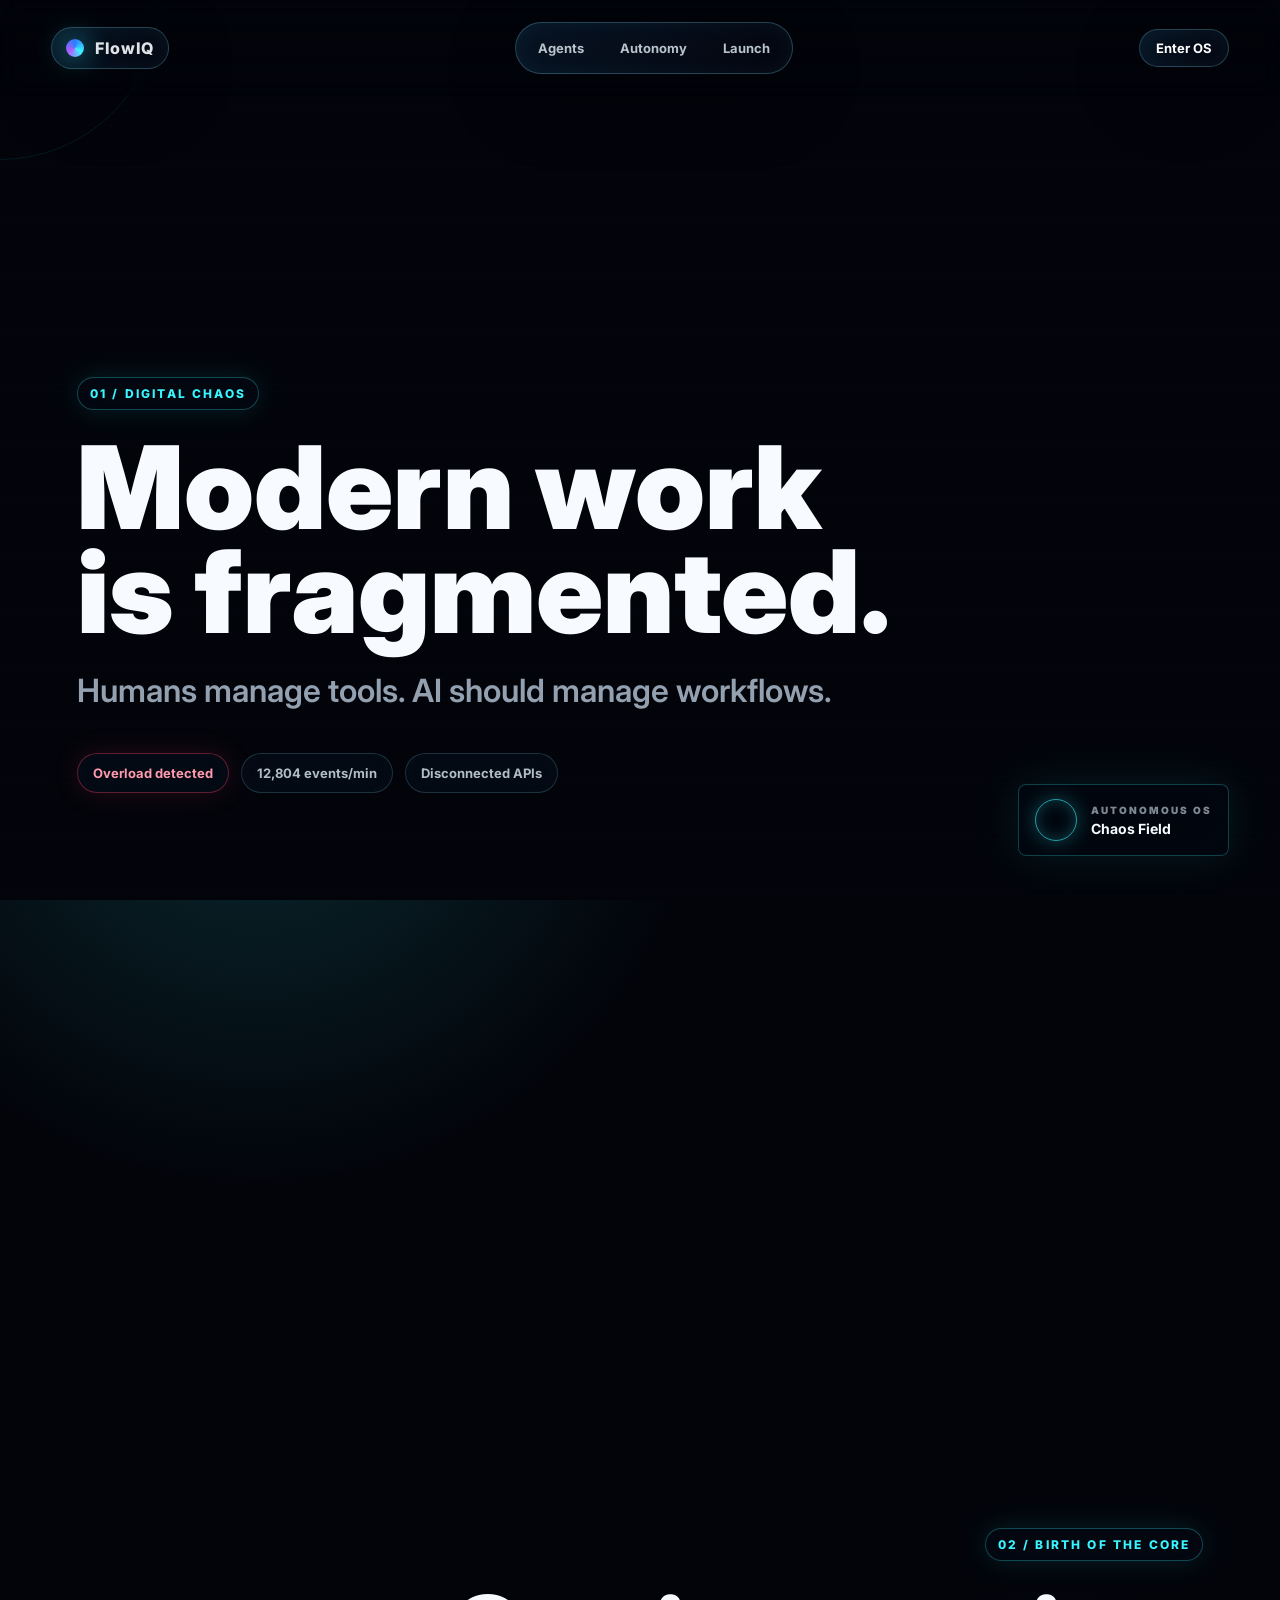
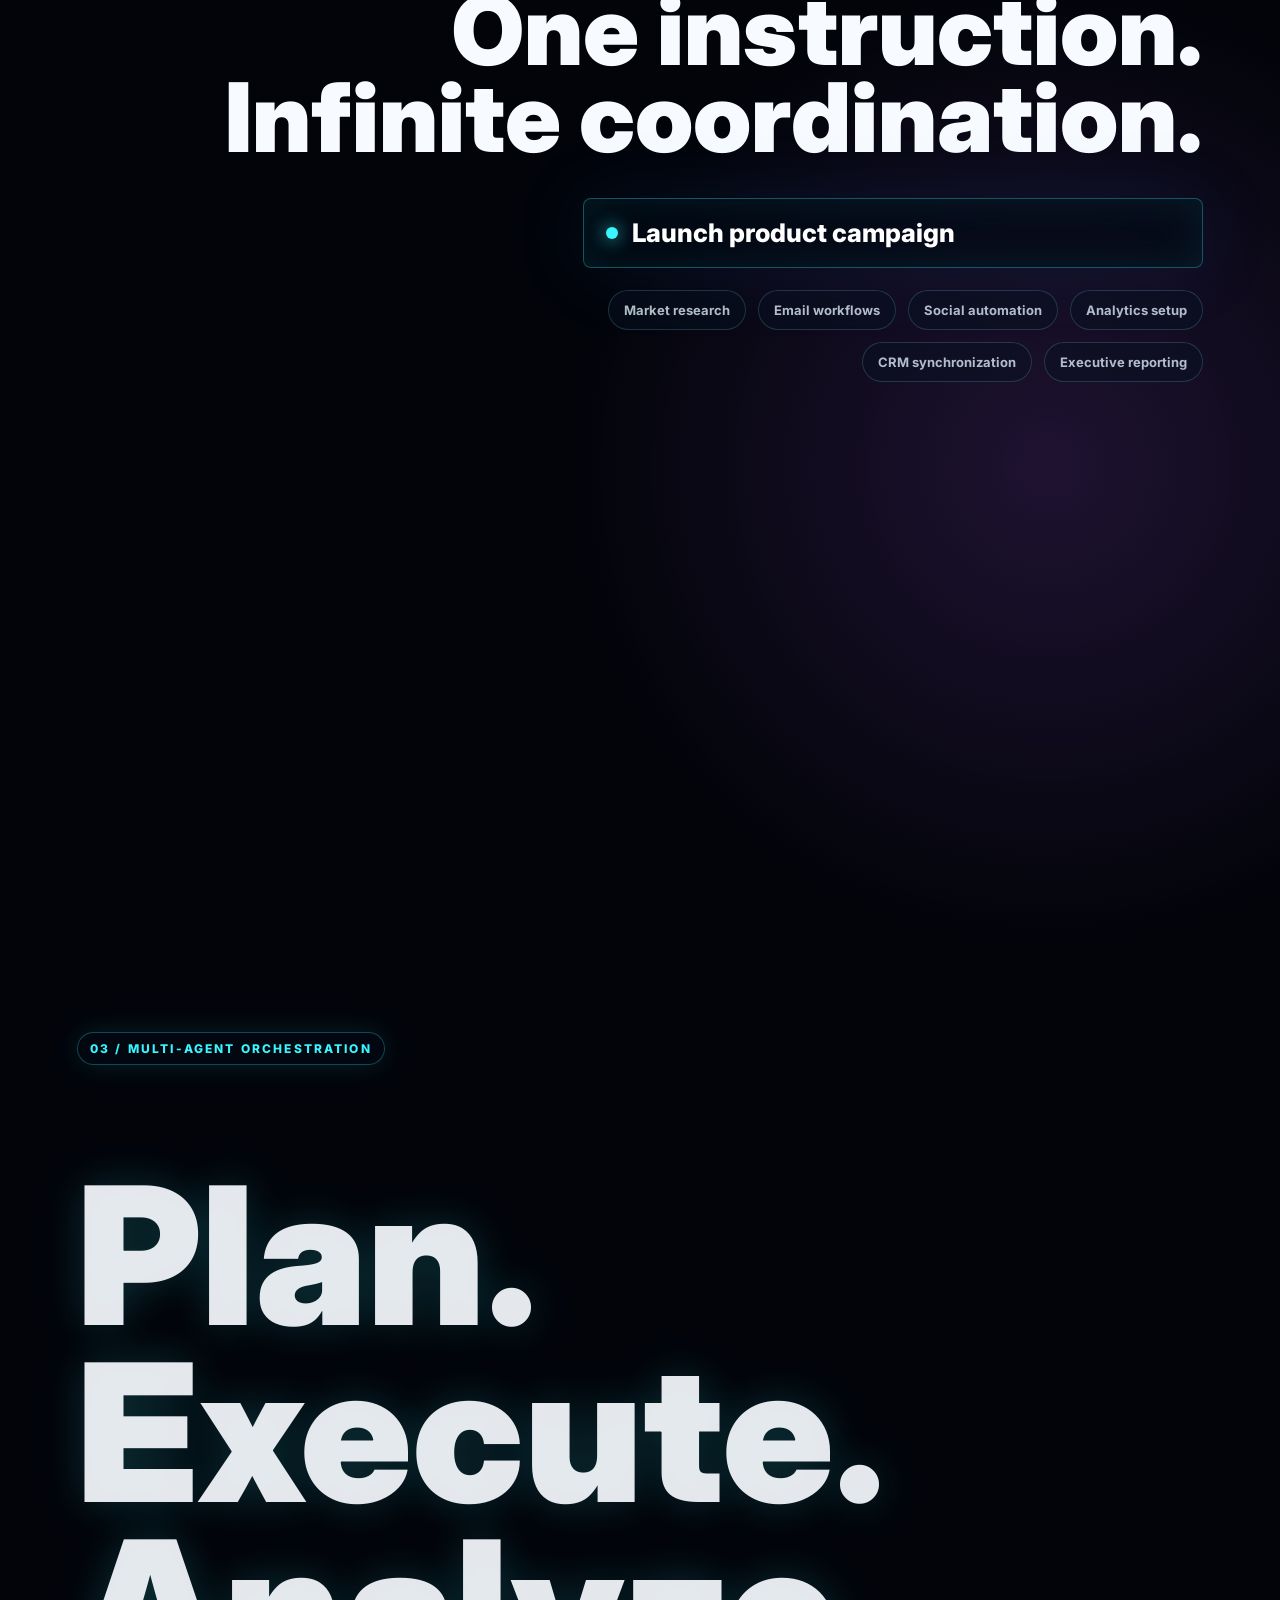
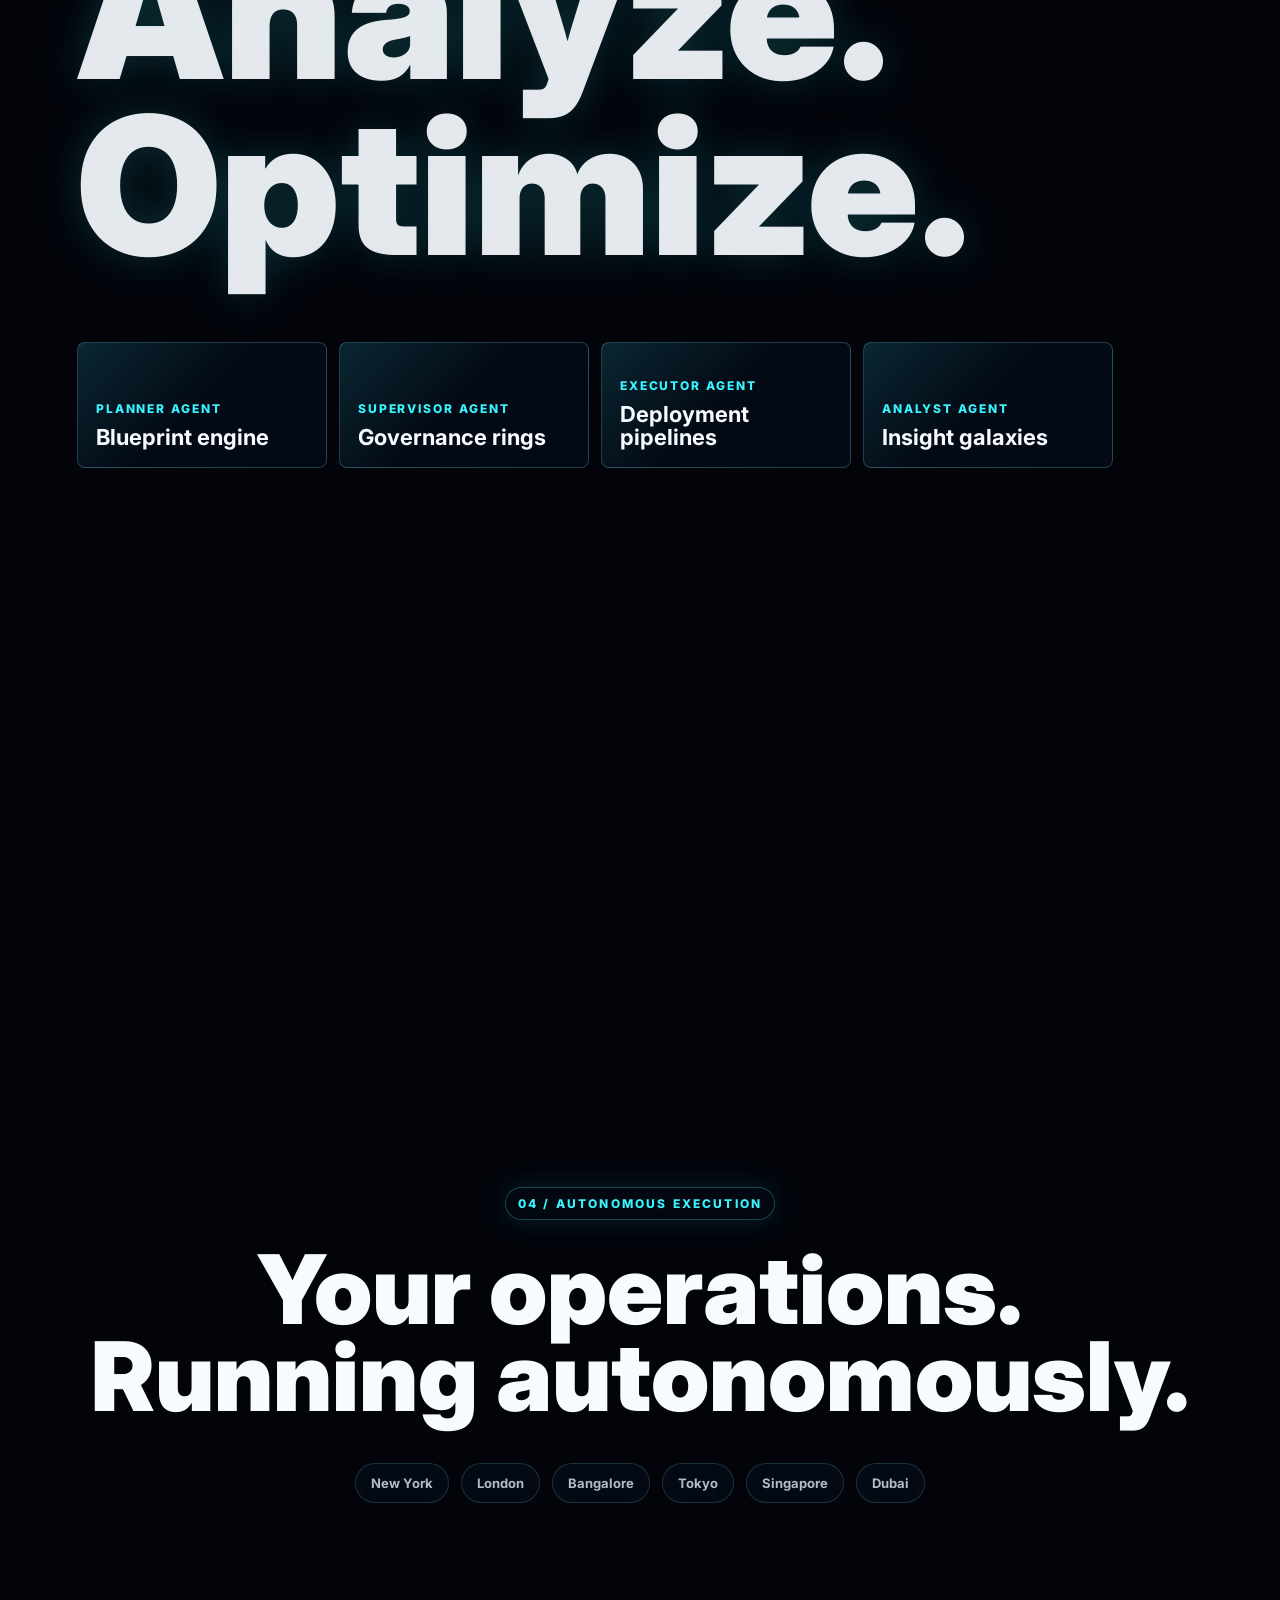
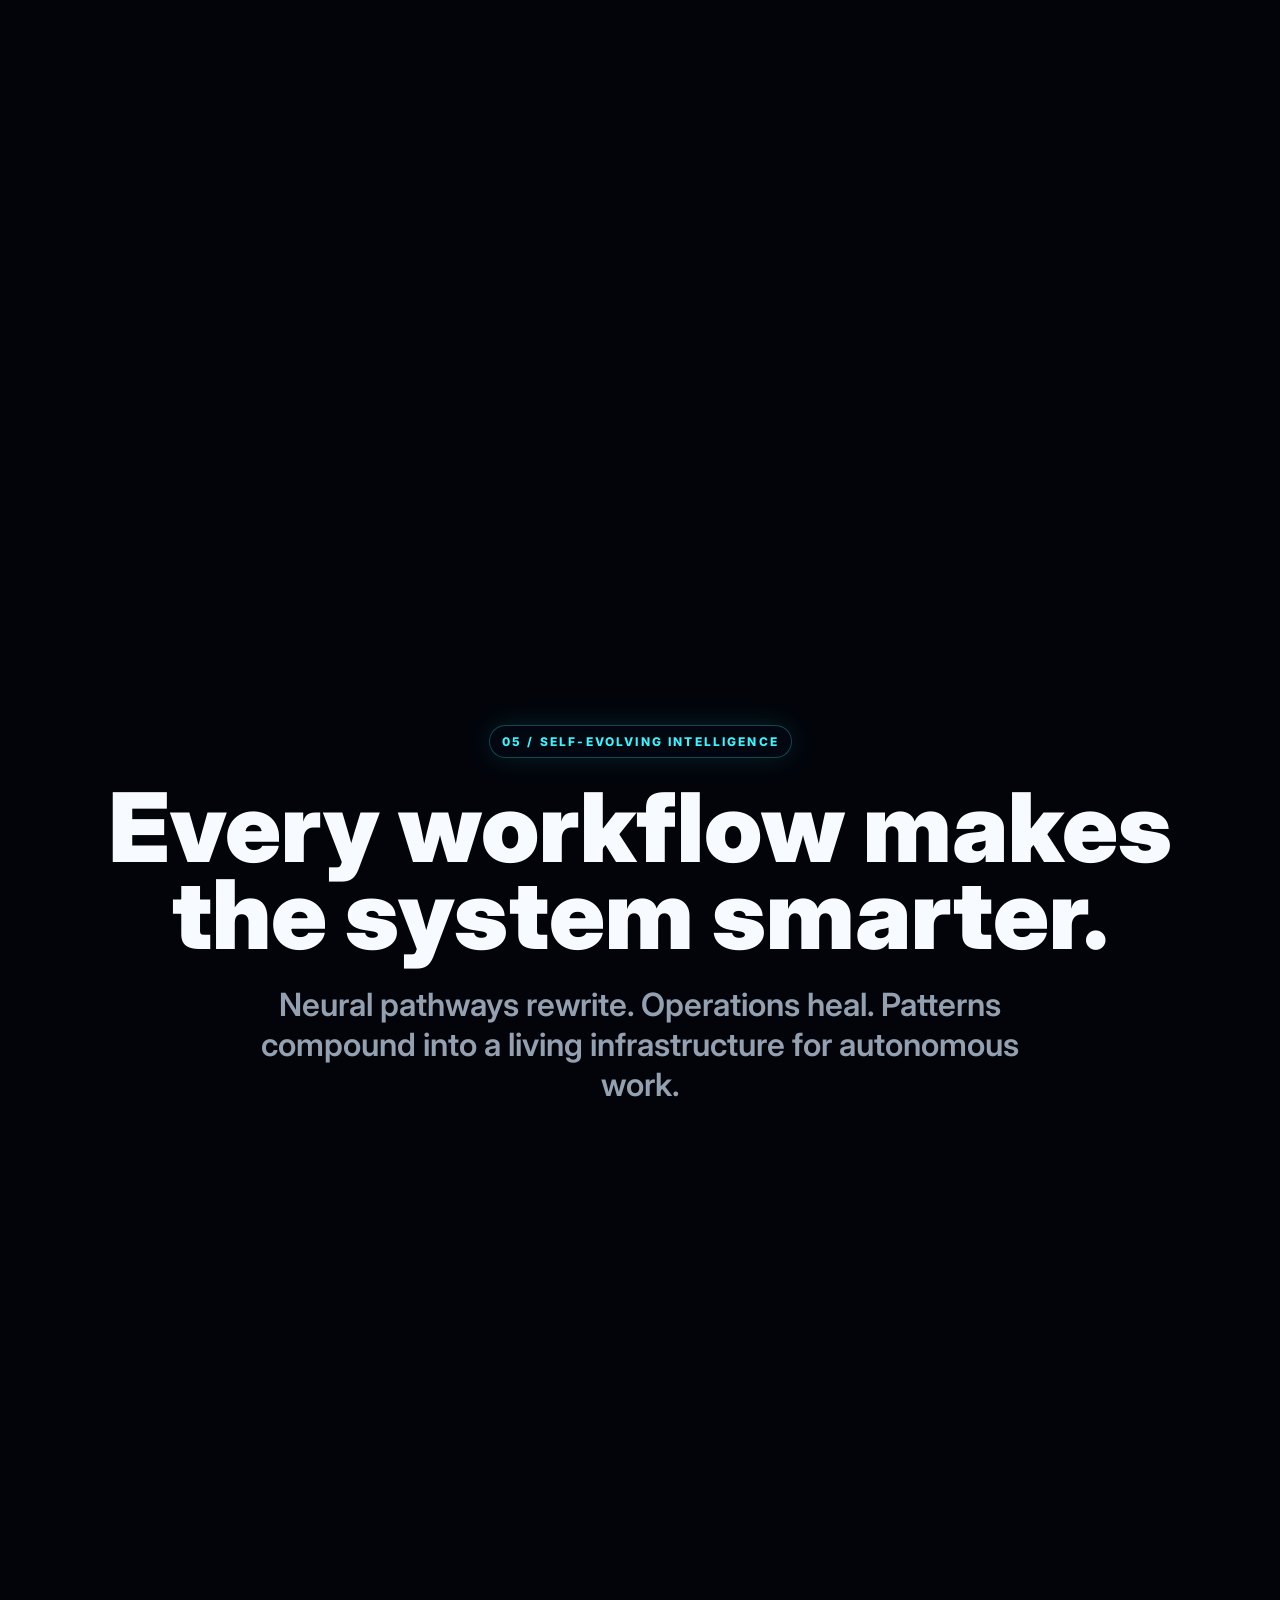
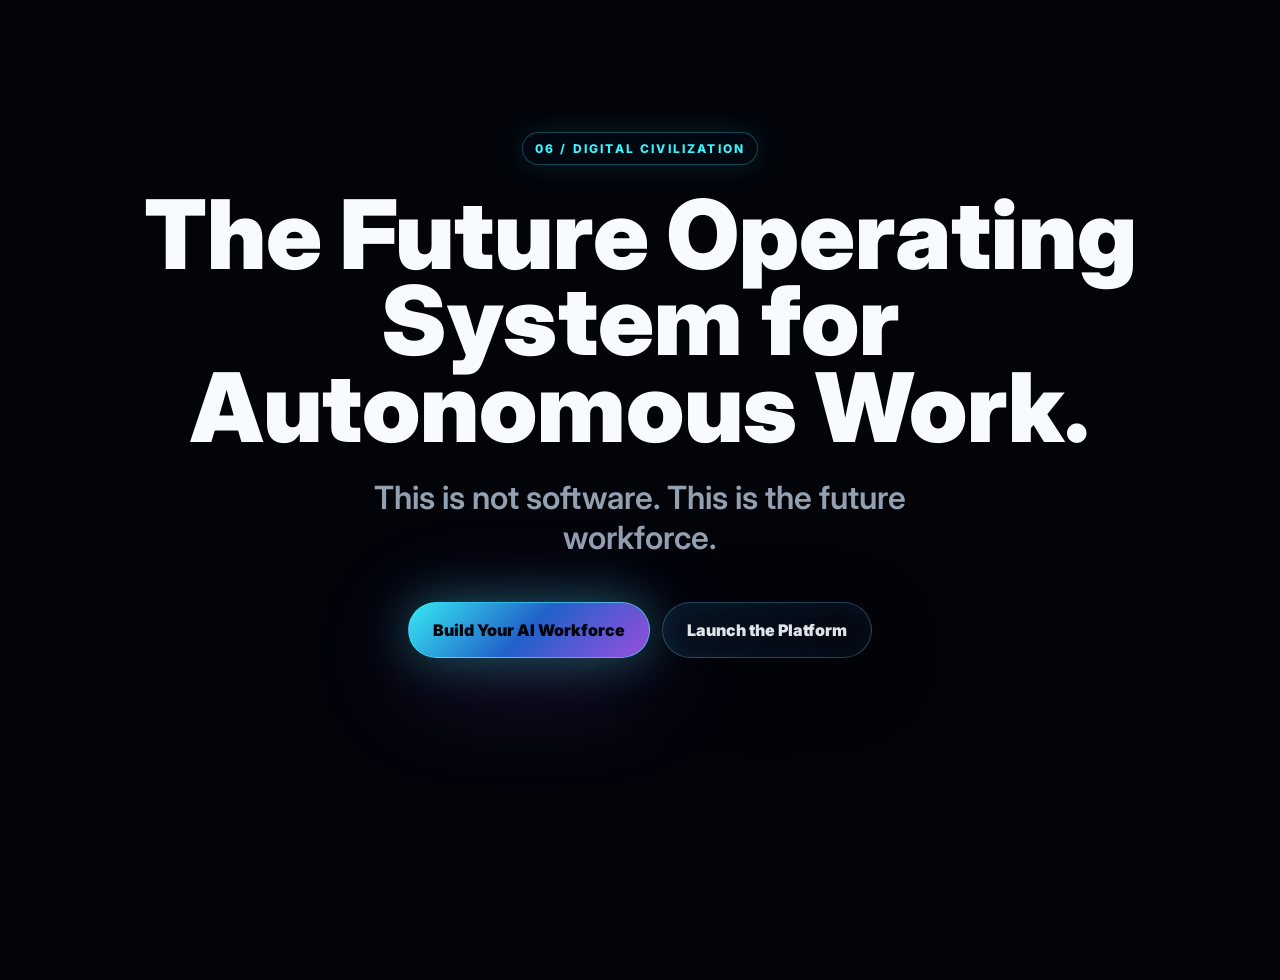
==== commit d6e488d3: "..." ====
--- a/frontend/index.html
+++ b/frontend/index.html
@@ -4,196 +4,41 @@
     <meta charset="UTF-8">
     <meta name="viewport" content="width=device-width, initial-scale=1.0">
     <title>FlowIQ</title>
-    <link rel="stylesheet" href="styles.css">
-    <link href="https://fonts.googleapis.com/css2?family=Inter:wght@400;500;600;700;800;900&display=swap" rel="stylesheet">
+    <meta http-equiv="refresh" content="0; url=landing.html">
+    <script>
+        // Redirect to landing page immediately
+        window.location.replace("landing.html");
+    </script>
+    <style>
+        body {
+            display: flex;
+            justify-content: center;
+            align-items: center;
+            min-height: 100vh;
+            margin: 0;
+            background: #02040a;
+            font-family: Inter, -apple-system, BlinkMacSystemFont, "Segoe UI", sans-serif;
+            color: #f7fbff;
+        }
+        .container {
+            text-align: center;
+        }
+        p {
+            margin: 1rem 0;
+        }
+        a {
+            color: #39f5ff;
+            text-decoration: none;
+        }
+        a:hover {
+            text-decoration: underline;
+        }
+    </style>
 </head>
 <body>
-<div class="app-atmosphere" aria-hidden="true"></div>
-<div class="app-shell">
-    <aside class="sidebar" id="sidebar">
-        <div class="brand">
-            <span class="brand-mark"></span>
-            <div>
-                <p class="brand-name">FlowIQ</p>
-                <p class="brand-sub">Orchestration Workspace</p>
-            </div>
-        </div>
-
-        <nav class="sidebar-nav">
-            <button class="nav-item active" onclick="showSection('dashboard', this)">
-                <span>Dashboard</span>
-            </button>
-            <button class="nav-item" onclick="showSection('analysis', this)">
-                <span>Analysis</span>
-            </button>
-            <button class="nav-item" onclick="showSection('reports', this)">
-                <span>Reports</span>
-            </button>
-            <button class="nav-item" onclick="showSection('history', this)">
-                <span>Task History</span>
-            </button>
-        </nav>
-
-        <div class="sidebar-footer">
-            <button class="ghost-btn" onclick="logout()">Logout</button>
-        </div>
-    </aside>
-
-    <main class="main-content">
-        <header class="topbar">
-            <div>
-                <h1 class="page-title">FlowIQ</h1>
-                <p class="page-subtitle">AI workflow orchestration, analytics, and reporting</p>
-            </div>
-            <div class="topbar-actions">
-                <button id="themeToggle" class="theme-switch" type="button" title="Toggle color mode" aria-label="Toggle color mode" onclick="toggleTheme()">
-                    <span class="theme-switch-label">Theme</span>
-                    <span class="theme-switch-track" aria-hidden="true">
-                        <span class="theme-switch-option">Light</span>
-                        <span class="theme-switch-option">Dark</span>
-                        <span class="theme-switch-thumb"></span>
-                    </span>
-                    <span id="themeToggleText" class="sr-only">Light mode</span>
-                </button>
-            </div>
-        </header>
-
-        <section id="authCheck" class="auth-check hidden">
-            <p>Checking your session...</p>
-        </section>
-
-        <section id="dashboardSection" class="section-shell">
-            <div class="content-grid">
-                <div class="left-col">
-                    <div class="card">
-                        <div class="card-header">
-                            <h2>Upload Dataset</h2>
-                        </div>
-                        <div class="card-body">
-                            <label class="drop-zone" id="dropZone">
-                                <input type="file" id="fileInput" accept=".csv,.xlsx,.json" hidden>
-                                <p>Drop file here or click to select</p>
-                                <small>CSV, XLSX, JSON</small>
-                                <div class="file-selected hidden" id="fileSelected">
-                                    <span id="fileName"></span>
-                                </div>
-                            </label>
-                            <button class="btn btn-primary" id="uploadBtn" onclick="uploadFile()" disabled>Upload File</button>
-                        </div>
-                    </div>
-
-                    <div class="card">
-                        <div class="card-header">
-                            <h2>Analysis Request</h2>
-                        </div>
-                        <div class="card-body">
-                            <textarea
-                                id="taskInput"
-                                rows="5"
-                                placeholder="Example: Compare revenue performance by region, highlight anomalies, and summarize operational risk areas."
-                            ></textarea>
-                            <button class="btn btn-accent" id="runBtn" onclick="createTask()" disabled>Run Analysis</button>
-                        </div>
-                    </div>
-                </div>
-
-                <div class="right-col">
-                    <div class="card">
-                        <div class="card-header split">
-                            <h2>Agent Pipeline</h2>
-                            <span class="pill" id="pipelineState">Idle</span>
-                        </div>
-                        <div class="card-body">
-                            <div class="pipeline-grid">
-                                <div class="agent-node" id="agent-Data">
-                                    <p class="agent-name">Data Agent</p>
-                                    <p class="agent-status" id="status-Data">Idle</p>
-                                </div>
-                                <div class="agent-node" id="agent-Analysis">
-                                    <p class="agent-name">Analysis Agent</p>
-                                    <p class="agent-status" id="status-Analysis">Idle</p>
-                                </div>
-                                <div class="agent-node" id="agent-Visualization">
-                                    <p class="agent-name">Visualization Agent</p>
-                                    <p class="agent-status" id="status-Visualization">Idle</p>
-                                </div>
-                                <div class="agent-node" id="agent-Report">
-                                    <p class="agent-name">Report Agent</p>
-                                    <p class="agent-status" id="status-Report">Idle</p>
-                                </div>
-                            </div>
-                        </div>
-                    </div>
-
-                    <div class="card">
-                        <div class="card-header split">
-                            <h2>Live Activity Log</h2>
-                            <span class="pill" id="logCount">0 events</span>
-                        </div>
-                        <div class="card-body">
-                            <div class="logs-container" id="logs">
-                                <div class="logs-empty">No activity yet. Run an analysis to stream logs.</div>
-                            </div>
-                        </div>
-                    </div>
-
-                    <div class="card hidden" id="resultCard">
-                        <div class="card-header">
-                            <h2>Exports</h2>
-                        </div>
-                        <div class="card-body" id="result"></div>
-                    </div>
-                </div>
-            </div>
-        </section>
-
-        <section id="analysisSection" class="section-shell hidden"></section>
-        <section id="reportsSection" class="section-shell hidden"></section>
-        <section id="historySection" class="section-shell hidden"></section>
-    </main>
-</div>
-
-<div id="loadingOverlay" class="loading-overlay">
-    <div class="loading-box">
-        <div class="thinking-loader" id="thinkingLoader" aria-hidden="true">
-            <svg viewBox="0 0 100 100" fill="none">
-                <g id="thinkingLoaderGroup">
-                    <path id="thinkingLoaderPath" stroke="currentColor" stroke-linecap="round" stroke-linejoin="round" opacity="0.12"></path>
-                </g>
-            </svg>
-        </div>
-        <p id="loadingTitle" class="loading-title">Processing...</p>
-        <p class="loading-subtitle">Agents are coordinating the workflow</p>
+    <div class="container">
+        <p>Launching FlowIQ...</p>
+        <p><a href="landing.html">Click here if not redirected</a></p>
     </div>
-</div>
-
-<div id="exportPreviewModal" class="export-preview-modal hidden" role="dialog" aria-modal="true" aria-labelledby="exportPreviewTitle">
-    <div class="export-preview-backdrop" onclick="closeExportPreview()"></div>
-    <div class="export-preview-panel">
-        <div class="export-preview-header">
-            <div>
-                <p id="exportPreviewLabel" class="export-preview-label">Preview</p>
-                <h3 id="exportPreviewTitle">Export Preview</h3>
-            </div>
-            <button class="mini-btn" type="button" onclick="closeExportPreview()">Close</button>
-        </div>
-        <div id="exportPreviewBody" class="export-preview-body"></div>
-    </div>
-</div>
-
-<aside id="downloadPrompt" class="download-prompt" aria-live="polite">
-    <p class="download-title">Download ready</p>
-    <p id="downloadPromptText" class="download-text">Your export is prepared.</p>
-    <div class="download-actions">
-        <button class="mini-btn" type="button" onclick="dismissDownloadPrompt()">Not now</button>
-        <button class="mini-btn primary-action" type="button" onclick="confirmDownloadPrompt()">Download</button>
-    </div>
-</aside>
-
-<div id="toastContainer"></div>
-
-<script src="toast.js"></script>
-<script src="loading.js"></script>
-<script src="app.js"></script>
 </body>
 </html>
